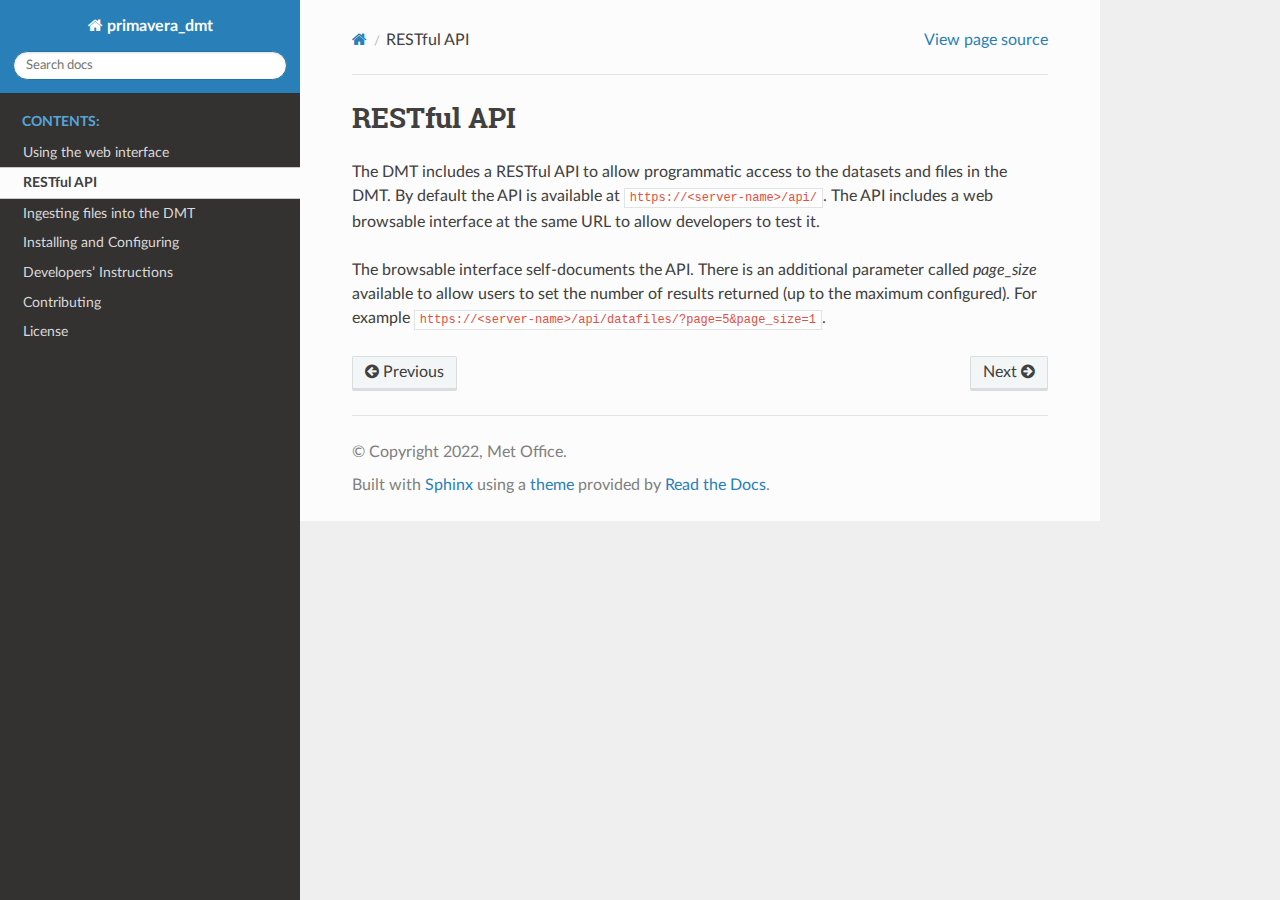
==== API.html @ 2d84ec27 "Docs for v1.0.5" ====
<!DOCTYPE html>
<html class="writer-html5" lang="en" >
<head>
  <meta charset="utf-8" /><meta name="generator" content="Docutils 0.17.1: http://docutils.sourceforge.net/" />

  <meta name="viewport" content="width=device-width, initial-scale=1.0" />
  <title>RESTful API &mdash; primavera_dmt 1.0 documentation</title>
      <link rel="stylesheet" href="_static/pygments.css" type="text/css" />
      <link rel="stylesheet" href="_static/css/theme.css" type="text/css" />
  <!--[if lt IE 9]>
    <script src="_static/js/html5shiv.min.js"></script>
  <![endif]-->
  
        <script data-url_root="./" id="documentation_options" src="_static/documentation_options.js"></script>
        <script src="_static/jquery.js"></script>
        <script src="_static/underscore.js"></script>
        <script src="_static/_sphinx_javascript_frameworks_compat.js"></script>
        <script src="_static/doctools.js"></script>
        <script src="_static/sphinx_highlight.js"></script>
    <script src="_static/js/theme.js"></script>
    <link rel="index" title="Index" href="genindex.html" />
    <link rel="search" title="Search" href="search.html" />
    <link rel="next" title="Ingesting files into the DMT" href="Data_Ingestion.html" />
    <link rel="prev" title="Using the web interface" href="Using.html" /> 
</head>

<body class="wy-body-for-nav"> 
  <div class="wy-grid-for-nav">
    <nav data-toggle="wy-nav-shift" class="wy-nav-side">
      <div class="wy-side-scroll">
        <div class="wy-side-nav-search" >
            <a href="index.html" class="icon icon-home"> primavera_dmt
          </a>
<div role="search">
  <form id="rtd-search-form" class="wy-form" action="search.html" method="get">
    <input type="text" name="q" placeholder="Search docs" />
    <input type="hidden" name="check_keywords" value="yes" />
    <input type="hidden" name="area" value="default" />
  </form>
</div>
        </div><div class="wy-menu wy-menu-vertical" data-spy="affix" role="navigation" aria-label="Navigation menu">
              <p class="caption" role="heading"><span class="caption-text">Contents:</span></p>
<ul class="current">
<li class="toctree-l1"><a class="reference internal" href="Using.html">Using the web interface</a></li>
<li class="toctree-l1 current"><a class="current reference internal" href="#">RESTful API</a></li>
<li class="toctree-l1"><a class="reference internal" href="Data_Ingestion.html">Ingesting files into the DMT</a></li>
<li class="toctree-l1"><a class="reference internal" href="Installing.html">Installing and Configuring</a></li>
<li class="toctree-l1"><a class="reference internal" href="Developing.html">Developers’ Instructions</a></li>
<li class="toctree-l1"><a class="reference internal" href="Contributing.html">Contributing</a></li>
<li class="toctree-l1"><a class="reference internal" href="License.html">License</a></li>
</ul>

        </div>
      </div>
    </nav>

    <section data-toggle="wy-nav-shift" class="wy-nav-content-wrap"><nav class="wy-nav-top" aria-label="Mobile navigation menu" >
          <i data-toggle="wy-nav-top" class="fa fa-bars"></i>
          <a href="index.html">primavera_dmt</a>
      </nav>

      <div class="wy-nav-content">
        <div class="rst-content">
          <div role="navigation" aria-label="Page navigation">
  <ul class="wy-breadcrumbs">
      <li><a href="index.html" class="icon icon-home"></a></li>
      <li class="breadcrumb-item active">RESTful API</li>
      <li class="wy-breadcrumbs-aside">
            <a href="_sources/API.rst.txt" rel="nofollow"> View page source</a>
      </li>
  </ul>
  <hr/>
</div>
          <div role="main" class="document" itemscope="itemscope" itemtype="http://schema.org/Article">
           <div itemprop="articleBody">
             
  <section id="restful-api">
<h1>RESTful API<a class="headerlink" href="#restful-api" title="Permalink to this heading"></a></h1>
<p>The DMT includes a RESTful API to allow programmatic access to the datasets and files in
the DMT. By default the API is available at <code class="docutils literal notranslate"><span class="pre">https://&lt;server-name&gt;/api/</span></code>. The API
includes a web browsable interface at the same URL to allow developers to test it.</p>
<p>The browsable interface self-documents the API. There is an additional parameter called
<cite>page_size</cite> available to allow users to set the number of results returned (up to the
maximum configured). For example <code class="docutils literal notranslate"><span class="pre">https://&lt;server-name&gt;/api/datafiles/?page=5&amp;page_size=1</span></code>.</p>
</section>


           </div>
          </div>
          <footer><div class="rst-footer-buttons" role="navigation" aria-label="Footer">
        <a href="Using.html" class="btn btn-neutral float-left" title="Using the web interface" accesskey="p" rel="prev"><span class="fa fa-arrow-circle-left" aria-hidden="true"></span> Previous</a>
        <a href="Data_Ingestion.html" class="btn btn-neutral float-right" title="Ingesting files into the DMT" accesskey="n" rel="next">Next <span class="fa fa-arrow-circle-right" aria-hidden="true"></span></a>
    </div>

  <hr/>

  <div role="contentinfo">
    <p>&#169; Copyright 2022, Met Office.</p>
  </div>

  Built with <a href="https://www.sphinx-doc.org/">Sphinx</a> using a
    <a href="https://github.com/readthedocs/sphinx_rtd_theme">theme</a>
    provided by <a href="https://readthedocs.org">Read the Docs</a>.
   

</footer>
        </div>
      </div>
    </section>
  </div>
  <script>
      jQuery(function () {
          SphinxRtdTheme.Navigation.enable(true);
      });
  </script> 

</body>
</html>
---- _static/pygments.css ----
pre { line-height: 125%; }
td.linenos .normal { color: inherit; background-color: transparent; padding-left: 5px; padding-right: 5px; }
span.linenos { color: inherit; background-color: transparent; padding-left: 5px; padding-right: 5px; }
td.linenos .special { color: #000000; background-color: #ffffc0; padding-left: 5px; padding-right: 5px; }
span.linenos.special { color: #000000; background-color: #ffffc0; padding-left: 5px; padding-right: 5px; }
.highlight .hll { background-color: #ffffcc }
.highlight { background: #f8f8f8; }
.highlight .c { color: #3D7B7B; font-style: italic } /* Comment */
.highlight .err { border: 1px solid #FF0000 } /* Error */
.highlight .k { color: #008000; font-weight: bold } /* Keyword */
.highlight .o { color: #666666 } /* Operator */
.highlight .ch { color: #3D7B7B; font-style: italic } /* Comment.Hashbang */
.highlight .cm { color: #3D7B7B; font-style: italic } /* Comment.Multiline */
.highlight .cp { color: #9C6500 } /* Comment.Preproc */
.highlight .cpf { color: #3D7B7B; font-style: italic } /* Comment.PreprocFile */
.highlight .c1 { color: #3D7B7B; font-style: italic } /* Comment.Single */
.highlight .cs { color: #3D7B7B; font-style: italic } /* Comment.Special */
.highlight .gd { color: #A00000 } /* Generic.Deleted */
.highlight .ge { font-style: italic } /* Generic.Emph */
.highlight .gr { color: #E40000 } /* Generic.Error */
.highlight .gh { color: #000080; font-weight: bold } /* Generic.Heading */
.highlight .gi { color: #008400 } /* Generic.Inserted */
.highlight .go { color: #717171 } /* Generic.Output */
.highlight .gp { color: #000080; font-weight: bold } /* Generic.Prompt */
.highlight .gs { font-weight: bold } /* Generic.Strong */
.highlight .gu { color: #800080; font-weight: bold } /* Generic.Subheading */
.highlight .gt { color: #0044DD } /* Generic.Traceback */
.highlight .kc { color: #008000; font-weight: bold } /* Keyword.Constant */
.highlight .kd { color: #008000; font-weight: bold } /* Keyword.Declaration */
.highlight .kn { color: #008000; font-weight: bold } /* Keyword.Namespace */
.highlight .kp { color: #008000 } /* Keyword.Pseudo */
.highlight .kr { color: #008000; font-weight: bold } /* Keyword.Reserved */
.highlight .kt { color: #B00040 } /* Keyword.Type */
.highlight .m { color: #666666 } /* Literal.Number */
.highlight .s { color: #BA2121 } /* Literal.String */
.highlight .na { color: #687822 } /* Name.Attribute */
.highlight .nb { color: #008000 } /* Name.Builtin */
.highlight .nc { color: #0000FF; font-weight: bold } /* Name.Class */
.highlight .no { color: #880000 } /* Name.Constant */
.highlight .nd { color: #AA22FF } /* Name.Decorator */
.highlight .ni { color: #717171; font-weight: bold } /* Name.Entity */
.highlight .ne { color: #CB3F38; font-weight: bold } /* Name.Exception */
.highlight .nf { color: #0000FF } /* Name.Function */
.highlight .nl { color: #767600 } /* Name.Label */
.highlight .nn { color: #0000FF; font-weight: bold } /* Name.Namespace */
.highlight .nt { color: #008000; font-weight: bold } /* Name.Tag */
.highlight .nv { color: #19177C } /* Name.Variable */
.highlight .ow { color: #AA22FF; font-weight: bold } /* Operator.Word */
.highlight .w { color: #bbbbbb } /* Text.Whitespace */
.highlight .mb { color: #666666 } /* Literal.Number.Bin */
.highlight .mf { color: #666666 } /* Literal.Number.Float */
.highlight .mh { color: #666666 } /* Literal.Number.Hex */
.highlight .mi { color: #666666 } /* Literal.Number.Integer */
.highlight .mo { color: #666666 } /* Literal.Number.Oct */
.highlight .sa { color: #BA2121 } /* Literal.String.Affix */
.highlight .sb { color: #BA2121 } /* Literal.String.Backtick */
.highlight .sc { color: #BA2121 } /* Literal.String.Char */
.highlight .dl { color: #BA2121 } /* Literal.String.Delimiter */
.highlight .sd { color: #BA2121; font-style: italic } /* Literal.String.Doc */
.highlight .s2 { color: #BA2121 } /* Literal.String.Double */
.highlight .se { color: #AA5D1F; font-weight: bold } /* Literal.String.Escape */
.highlight .sh { color: #BA2121 } /* Literal.String.Heredoc */
.highlight .si { color: #A45A77; font-weight: bold } /* Literal.String.Interpol */
.highlight .sx { color: #008000 } /* Literal.String.Other */
.highlight .sr { color: #A45A77 } /* Literal.String.Regex */
.highlight .s1 { color: #BA2121 } /* Literal.String.Single */
.highlight .ss { color: #19177C } /* Literal.String.Symbol */
.highlight .bp { color: #008000 } /* Name.Builtin.Pseudo */
.highlight .fm { color: #0000FF } /* Name.Function.Magic */
.highlight .vc { color: #19177C } /* Name.Variable.Class */
.highlight .vg { color: #19177C } /* Name.Variable.Global */
.highlight .vi { color: #19177C } /* Name.Variable.Instance */
.highlight .vm { color: #19177C } /* Name.Variable.Magic */
.highlight .il { color: #666666 } /* Literal.Number.Integer.Long */
---- _static/css/theme.css ----
html{box-sizing:border-box}*,:after,:before{box-sizing:inherit}article,aside,details,figcaption,figure,footer,header,hgroup,nav,section{display:block}audio,canvas,video{display:inline-block;*display:inline;*zoom:1}[hidden],audio:not([controls]){display:none}*{-webkit-box-sizing:border-box;-moz-box-sizing:border-box;box-sizing:border-box}html{font-size:100%;-webkit-text-size-adjust:100%;-ms-text-size-adjust:100%}body{margin:0}a:active,a:hover{outline:0}abbr[title]{border-bottom:1px dotted}b,strong{font-weight:700}blockquote{margin:0}dfn{font-style:italic}ins{background:#ff9;text-decoration:none}ins,mark{color:#000}mark{background:#ff0;font-style:italic;font-weight:700}.rst-content code,.rst-content tt,code,kbd,pre,samp{font-family:monospace,serif;_font-family:courier new,monospace;font-size:1em}pre{white-space:pre}q{quotes:none}q:after,q:before{content:"";content:none}small{font-size:85%}sub,sup{font-size:75%;line-height:0;position:relative;vertical-align:baseline}sup{top:-.5em}sub{bottom:-.25em}dl,ol,ul{margin:0;padding:0;list-style:none;list-style-image:none}li{list-style:none}dd{margin:0}img{border:0;-ms-interpolation-mode:bicubic;vertical-align:middle;max-width:100%}svg:not(:root){overflow:hidden}figure,form{margin:0}label{cursor:pointer}button,input,select,textarea{font-size:100%;margin:0;vertical-align:baseline;*vertical-align:middle}button,input{line-height:normal}button,input[type=button],input[type=reset],input[type=submit]{cursor:pointer;-webkit-appearance:button;*overflow:visible}button[disabled],input[disabled]{cursor:default}input[type=search]{-webkit-appearance:textfield;-moz-box-sizing:content-box;-webkit-box-sizing:content-box;box-sizing:content-box}textarea{resize:vertical}table{border-collapse:collapse;border-spacing:0}td{vertical-align:top}.chromeframe{margin:.2em 0;background:#ccc;color:#000;padding:.2em 0}.ir{display:block;border:0;text-indent:-999em;overflow:hidden;background-color:transparent;background-repeat:no-repeat;text-align:left;direction:ltr;*line-height:0}.ir br{display:none}.hidden{display:none!important;visibility:hidden}.visuallyhidden{border:0;clip:rect(0 0 0 0);height:1px;margin:-1px;overflow:hidden;padding:0;position:absolute;width:1px}.visuallyhidden.focusable:active,.visuallyhidden.focusable:focus{clip:auto;height:auto;margin:0;overflow:visible;position:static;width:auto}.invisible{visibility:hidden}.relative{position:relative}big,small{font-size:100%}@media print{body,html,section{background:none!important}*{box-shadow:none!important;text-shadow:none!important;filter:none!important;-ms-filter:none!important}a,a:visited{text-decoration:underline}.ir a:after,a[href^="#"]:after,a[href^="javascript:"]:after{content:""}blockquote,pre{page-break-inside:avoid}thead{display:table-header-group}img,tr{page-break-inside:avoid}img{max-width:100%!important}@page{margin:.5cm}.rst-content .toctree-wrapper>p.caption,h2,h3,p{orphans:3;widows:3}.rst-content .toctree-wrapper>p.caption,h2,h3{page-break-after:avoid}}.btn,.fa:before,.icon:before,.rst-content .admonition,.rst-content .admonition-title:before,.rst-content .admonition-todo,.rst-content .attention,.rst-content .caution,.rst-content .code-block-caption .headerlink:before,.rst-content .danger,.rst-content .eqno .headerlink:before,.rst-content .error,.rst-content .hint,.rst-content .important,.rst-content .note,.rst-content .seealso,.rst-content .tip,.rst-content .warning,.rst-content code.download span:first-child:before,.rst-content dl dt .headerlink:before,.rst-content h1 .headerlink:before,.rst-content h2 .headerlink:before,.rst-content h3 .headerlink:before,.rst-content h4 .headerlink:before,.rst-content h5 .headerlink:before,.rst-content h6 .headerlink:before,.rst-content p.caption .headerlink:before,.rst-content p .headerlink:before,.rst-content table>caption .headerlink:before,.rst-content tt.download span:first-child:before,.wy-alert,.wy-dropdown .caret:before,.wy-inline-validate.wy-inline-validate-danger .wy-input-context:before,.wy-inline-validate.wy-inline-validate-info .wy-input-context:before,.wy-inline-validate.wy-inline-validate-success .wy-input-context:before,.wy-inline-validate.wy-inline-validate-warning .wy-input-context:before,.wy-menu-vertical li.current>a button.toctree-expand:before,.wy-menu-vertical li.on a button.toctree-expand:before,.wy-menu-vertical li button.toctree-expand:before,input[type=color],input[type=date],input[type=datetime-local],input[type=datetime],input[type=email],input[type=month],input[type=number],input[type=password],input[type=search],input[type=tel],input[type=text],input[type=time],input[type=url],input[type=week],select,textarea{-webkit-font-smoothing:antialiased}.clearfix{*zoom:1}.clearfix:after,.clearfix:before{display:table;content:""}.clearfix:after{clear:both}/*!
 *  Font Awesome 4.7.0 by @davegandy - http://fontawesome.io - @fontawesome
 *  License - http://fontawesome.io/license (Font: SIL OFL 1.1, CSS: MIT License)
 */@font-face{font-family:FontAwesome;src:url(fonts/fontawesome-webfont.eot?674f50d287a8c48dc19ba404d20fe713);src:url(fonts/fontawesome-webfont.eot?674f50d287a8c48dc19ba404d20fe713?#iefix&v=4.7.0) format("embedded-opentype"),url(fonts/fontawesome-webfont.woff2?af7ae505a9eed503f8b8e6982036873e) format("woff2"),url(fonts/fontawesome-webfont.woff?fee66e712a8a08eef5805a46892932ad) format("woff"),url(fonts/fontawesome-webfont.ttf?b06871f281fee6b241d60582ae9369b9) format("truetype"),url(fonts/fontawesome-webfont.svg?912ec66d7572ff821749319396470bde#fontawesomeregular) format("svg");font-weight:400;font-style:normal}.fa,.icon,.rst-content .admonition-title,.rst-content .code-block-caption .headerlink,.rst-content .eqno .headerlink,.rst-content code.download span:first-child,.rst-content dl dt .headerlink,.rst-content h1 .headerlink,.rst-content h2 .headerlink,.rst-content h3 .headerlink,.rst-content h4 .headerlink,.rst-content h5 .headerlink,.rst-content h6 .headerlink,.rst-content p.caption .headerlink,.rst-content p .headerlink,.rst-content table>caption .headerlink,.rst-content tt.download span:first-child,.wy-menu-vertical li.current>a button.toctree-expand,.wy-menu-vertical li.on a button.toctree-expand,.wy-menu-vertical li button.toctree-expand{display:inline-block;font:normal normal normal 14px/1 FontAwesome;font-size:inherit;text-rendering:auto;-webkit-font-smoothing:antialiased;-moz-osx-font-smoothing:grayscale}.fa-lg{font-size:1.33333em;line-height:.75em;vertical-align:-15%}.fa-2x{font-size:2em}.fa-3x{font-size:3em}.fa-4x{font-size:4em}.fa-5x{font-size:5em}.fa-fw{width:1.28571em;text-align:center}.fa-ul{padding-left:0;margin-left:2.14286em;list-style-type:none}.fa-ul>li{position:relative}.fa-li{position:absolute;left:-2.14286em;width:2.14286em;top:.14286em;text-align:center}.fa-li.fa-lg{left:-1.85714em}.fa-border{padding:.2em .25em .15em;border:.08em solid #eee;border-radius:.1em}.fa-pull-left{float:left}.fa-pull-right{float:right}.fa-pull-left.icon,.fa.fa-pull-left,.rst-content .code-block-caption .fa-pull-left.headerlink,.rst-content .eqno .fa-pull-left.headerlink,.rst-content .fa-pull-left.admonition-title,.rst-content code.download span.fa-pull-left:first-child,.rst-content dl dt .fa-pull-left.headerlink,.rst-content h1 .fa-pull-left.headerlink,.rst-content h2 .fa-pull-left.headerlink,.rst-content h3 .fa-pull-left.headerlink,.rst-content h4 .fa-pull-left.headerlink,.rst-content h5 .fa-pull-left.headerlink,.rst-content h6 .fa-pull-left.headerlink,.rst-content p .fa-pull-left.headerlink,.rst-content table>caption .fa-pull-left.headerlink,.rst-content tt.download span.fa-pull-left:first-child,.wy-menu-vertical li.current>a button.fa-pull-left.toctree-expand,.wy-menu-vertical li.on a button.fa-pull-left.toctree-expand,.wy-menu-vertical li button.fa-pull-left.toctree-expand{margin-right:.3em}.fa-pull-right.icon,.fa.fa-pull-right,.rst-content .code-block-caption .fa-pull-right.headerlink,.rst-content .eqno .fa-pull-right.headerlink,.rst-content .fa-pull-right.admonition-title,.rst-content code.download span.fa-pull-right:first-child,.rst-content dl dt .fa-pull-right.headerlink,.rst-content h1 .fa-pull-right.headerlink,.rst-content h2 .fa-pull-right.headerlink,.rst-content h3 .fa-pull-right.headerlink,.rst-content h4 .fa-pull-right.headerlink,.rst-content h5 .fa-pull-right.headerlink,.rst-content h6 .fa-pull-right.headerlink,.rst-content p .fa-pull-right.headerlink,.rst-content table>caption .fa-pull-right.headerlink,.rst-content tt.download span.fa-pull-right:first-child,.wy-menu-vertical li.current>a button.fa-pull-right.toctree-expand,.wy-menu-vertical li.on a button.fa-pull-right.toctree-expand,.wy-menu-vertical li button.fa-pull-right.toctree-expand{margin-left:.3em}.pull-right{float:right}.pull-left{float:left}.fa.pull-left,.pull-left.icon,.rst-content .code-block-caption .pull-left.headerlink,.rst-content .eqno .pull-left.headerlink,.rst-content .pull-left.admonition-title,.rst-content code.download span.pull-left:first-child,.rst-content dl dt .pull-left.headerlink,.rst-content h1 .pull-left.headerlink,.rst-content h2 .pull-left.headerlink,.rst-content h3 .pull-left.headerlink,.rst-content h4 .pull-left.headerlink,.rst-content h5 .pull-left.headerlink,.rst-content h6 .pull-left.headerlink,.rst-content p .pull-left.headerlink,.rst-content table>caption .pull-left.headerlink,.rst-content tt.download span.pull-left:first-child,.wy-menu-vertical li.current>a button.pull-left.toctree-expand,.wy-menu-vertical li.on a button.pull-left.toctree-expand,.wy-menu-vertical li button.pull-left.toctree-expand{margin-right:.3em}.fa.pull-right,.pull-right.icon,.rst-content .code-block-caption .pull-right.headerlink,.rst-content .eqno .pull-right.headerlink,.rst-content .pull-right.admonition-title,.rst-content code.download span.pull-right:first-child,.rst-content dl dt .pull-right.headerlink,.rst-content h1 .pull-right.headerlink,.rst-content h2 .pull-right.headerlink,.rst-content h3 .pull-right.headerlink,.rst-content h4 .pull-right.headerlink,.rst-content h5 .pull-right.headerlink,.rst-content h6 .pull-right.headerlink,.rst-content p .pull-right.headerlink,.rst-content table>caption .pull-right.headerlink,.rst-content tt.download span.pull-right:first-child,.wy-menu-vertical li.current>a button.pull-right.toctree-expand,.wy-menu-vertical li.on a button.pull-right.toctree-expand,.wy-menu-vertical li button.pull-right.toctree-expand{margin-left:.3em}.fa-spin{-webkit-animation:fa-spin 2s linear infinite;animation:fa-spin 2s linear infinite}.fa-pulse{-webkit-animation:fa-spin 1s steps(8) infinite;animation:fa-spin 1s steps(8) infinite}@-webkit-keyframes fa-spin{0%{-webkit-transform:rotate(0deg);transform:rotate(0deg)}to{-webkit-transform:rotate(359deg);transform:rotate(359deg)}}@keyframes fa-spin{0%{-webkit-transform:rotate(0deg);transform:rotate(0deg)}to{-webkit-transform:rotate(359deg);transform:rotate(359deg)}}.fa-rotate-90{-ms-filter:"progid:DXImageTransform.Microsoft.BasicImage(rotation=1)";-webkit-transform:rotate(90deg);-ms-transform:rotate(90deg);transform:rotate(90deg)}.fa-rotate-180{-ms-filter:"progid:DXImageTransform.Microsoft.BasicImage(rotation=2)";-webkit-transform:rotate(180deg);-ms-transform:rotate(180deg);transform:rotate(180deg)}.fa-rotate-270{-ms-filter:"progid:DXImageTransform.Microsoft.BasicImage(rotation=3)";-webkit-transform:rotate(270deg);-ms-transform:rotate(270deg);transform:rotate(270deg)}.fa-flip-horizontal{-ms-filter:"progid:DXImageTransform.Microsoft.BasicImage(rotation=0, mirror=1)";-webkit-transform:scaleX(-1);-ms-transform:scaleX(-1);transform:scaleX(-1)}.fa-flip-vertical{-ms-filter:"progid:DXImageTransform.Microsoft.BasicImage(rotation=2, mirror=1)";-webkit-transform:scaleY(-1);-ms-transform:scaleY(-1);transform:scaleY(-1)}:root .fa-flip-horizontal,:root .fa-flip-vertical,:root .fa-rotate-90,:root .fa-rotate-180,:root .fa-rotate-270{filter:none}.fa-stack{position:relative;display:inline-block;width:2em;height:2em;line-height:2em;vertical-align:middle}.fa-stack-1x,.fa-stack-2x{position:absolute;left:0;width:100%;text-align:center}.fa-stack-1x{line-height:inherit}.fa-stack-2x{font-size:2em}.fa-inverse{color:#fff}.fa-glass:before{content:""}.fa-music:before{content:""}.fa-search:before,.icon-search:before{content:""}.fa-envelope-o:before{content:""}.fa-heart:before{content:""}.fa-star:before{content:""}.fa-star-o:before{content:""}.fa-user:before{content:""}.fa-film:before{content:""}.fa-th-large:before{content:""}.fa-th:before{content:""}.fa-th-list:before{content:""}.fa-check:before{content:""}.fa-close:before,.fa-remove:before,.fa-times:before{content:""}.fa-search-plus:before{content:""}.fa-search-minus:before{content:""}.fa-power-off:before{content:""}.fa-signal:before{content:""}.fa-cog:before,.fa-gear:before{content:""}.fa-trash-o:before{content:""}.fa-home:before,.icon-home:before{content:""}.fa-file-o:before{content:""}.fa-clock-o:before{content:""}.fa-road:before{content:""}.fa-download:before,.rst-content code.download span:first-child:before,.rst-content tt.download span:first-child:before{content:""}.fa-arrow-circle-o-down:before{content:""}.fa-arrow-circle-o-up:before{content:""}.fa-inbox:before{content:""}.fa-play-circle-o:before{content:""}.fa-repeat:before,.fa-rotate-right:before{content:""}.fa-refresh:before{content:""}.fa-list-alt:before{content:""}.fa-lock:before{content:""}.fa-flag:before{content:""}.fa-headphones:before{content:""}.fa-volume-off:before{content:""}.fa-volume-down:before{content:""}.fa-volume-up:before{content:""}.fa-qrcode:before{content:""}.fa-barcode:before{content:""}.fa-tag:before{content:""}.fa-tags:before{content:""}.fa-book:before,.icon-book:before{content:""}.fa-bookmark:before{content:""}.fa-print:before{content:""}.fa-camera:before{content:""}.fa-font:before{content:""}.fa-bold:before{content:""}.fa-italic:before{content:""}.fa-text-height:before{content:""}.fa-text-width:before{content:""}.fa-align-left:before{content:""}.fa-align-center:before{content:""}.fa-align-right:before{content:""}.fa-align-justify:before{content:""}.fa-list:before{content:""}.fa-dedent:before,.fa-outdent:before{content:""}.fa-indent:before{content:""}.fa-video-camera:before{content:""}.fa-image:before,.fa-photo:before,.fa-picture-o:before{content:""}.fa-pencil:before{content:""}.fa-map-marker:before{content:""}.fa-adjust:before{content:""}.fa-tint:before{content:""}.fa-edit:before,.fa-pencil-square-o:before{content:""}.fa-share-square-o:before{content:""}.fa-check-square-o:before{content:""}.fa-arrows:before{content:""}.fa-step-backward:before{content:""}.fa-fast-backward:before{content:""}.fa-backward:before{content:""}.fa-play:before{content:""}.fa-pause:before{content:""}.fa-stop:before{content:""}.fa-forward:before{content:""}.fa-fast-forward:before{content:""}.fa-step-forward:before{content:""}.fa-eject:before{content:""}.fa-chevron-left:before{content:""}.fa-chevron-right:before{content:""}.fa-plus-circle:before{content:""}.fa-minus-circle:before{content:""}.fa-times-circle:before,.wy-inline-validate.wy-inline-validate-danger .wy-input-context:before{content:""}.fa-check-circle:before,.wy-inline-validate.wy-inline-validate-success .wy-input-context:before{content:""}.fa-question-circle:before{content:""}.fa-info-circle:before{content:""}.fa-crosshairs:before{content:""}.fa-times-circle-o:before{content:""}.fa-check-circle-o:before{content:""}.fa-ban:before{content:""}.fa-arrow-left:before{content:""}.fa-arrow-right:before{content:""}.fa-arrow-up:before{content:""}.fa-arrow-down:before{content:""}.fa-mail-forward:before,.fa-share:before{content:""}.fa-expand:before{content:""}.fa-compress:before{content:""}.fa-plus:before{content:""}.fa-minus:before{content:""}.fa-asterisk:before{content:""}.fa-exclamation-circle:before,.rst-content .admonition-title:before,.wy-inline-validate.wy-inline-validate-info .wy-input-context:before,.wy-inline-validate.wy-inline-validate-warning .wy-input-context:before{content:""}.fa-gift:before{content:""}.fa-leaf:before{content:""}.fa-fire:before,.icon-fire:before{content:""}.fa-eye:before{content:""}.fa-eye-slash:before{content:""}.fa-exclamation-triangle:before,.fa-warning:before{content:""}.fa-plane:before{content:""}.fa-calendar:before{content:""}.fa-random:before{content:""}.fa-comment:before{content:""}.fa-magnet:before{content:""}.fa-chevron-up:before{content:""}.fa-chevron-down:before{content:""}.fa-retweet:before{content:""}.fa-shopping-cart:before{content:""}.fa-folder:before{content:""}.fa-folder-open:before{content:""}.fa-arrows-v:before{content:""}.fa-arrows-h:before{content:""}.fa-bar-chart-o:before,.fa-bar-chart:before{content:""}.fa-twitter-square:before{content:""}.fa-facebook-square:before{content:""}.fa-camera-retro:before{content:""}.fa-key:before{content:""}.fa-cogs:before,.fa-gears:before{content:""}.fa-comments:before{content:""}.fa-thumbs-o-up:before{content:""}.fa-thumbs-o-down:before{content:""}.fa-star-half:before{content:""}.fa-heart-o:before{content:""}.fa-sign-out:before{content:""}.fa-linkedin-square:before{content:""}.fa-thumb-tack:before{content:""}.fa-external-link:before{content:""}.fa-sign-in:before{content:""}.fa-trophy:before{content:""}.fa-github-square:before{content:""}.fa-upload:before{content:""}.fa-lemon-o:before{content:""}.fa-phone:before{content:""}.fa-square-o:before{content:""}.fa-bookmark-o:before{content:""}.fa-phone-square:before{content:""}.fa-twitter:before{content:""}.fa-facebook-f:before,.fa-facebook:before{content:""}.fa-github:before,.icon-github:before{content:""}.fa-unlock:before{content:""}.fa-credit-card:before{content:""}.fa-feed:before,.fa-rss:before{content:""}.fa-hdd-o:before{content:""}.fa-bullhorn:before{content:""}.fa-bell:before{content:""}.fa-certificate:before{content:""}.fa-hand-o-right:before{content:""}.fa-hand-o-left:before{content:""}.fa-hand-o-up:before{content:""}.fa-hand-o-down:before{content:""}.fa-arrow-circle-left:before,.icon-circle-arrow-left:before{content:""}.fa-arrow-circle-right:before,.icon-circle-arrow-right:before{content:""}.fa-arrow-circle-up:before{content:""}.fa-arrow-circle-down:before{content:""}.fa-globe:before{content:""}.fa-wrench:before{content:""}.fa-tasks:before{content:""}.fa-filter:before{content:""}.fa-briefcase:before{content:""}.fa-arrows-alt:before{content:""}.fa-group:before,.fa-users:before{content:""}.fa-chain:before,.fa-link:before,.icon-link:before{content:""}.fa-cloud:before{content:""}.fa-flask:before{content:""}.fa-cut:before,.fa-scissors:before{content:""}.fa-copy:before,.fa-files-o:before{content:""}.fa-paperclip:before{content:""}.fa-floppy-o:before,.fa-save:before{content:""}.fa-square:before{content:""}.fa-bars:before,.fa-navicon:before,.fa-reorder:before{content:""}.fa-list-ul:before{content:""}.fa-list-ol:before{content:""}.fa-strikethrough:before{content:""}.fa-underline:before{content:""}.fa-table:before{content:""}.fa-magic:before{content:""}.fa-truck:before{content:""}.fa-pinterest:before{content:""}.fa-pinterest-square:before{content:""}.fa-google-plus-square:before{content:""}.fa-google-plus:before{content:""}.fa-money:before{content:""}.fa-caret-down:before,.icon-caret-down:before,.wy-dropdown .caret:before{content:""}.fa-caret-up:before{content:""}.fa-caret-left:before{content:""}.fa-caret-right:before{content:""}.fa-columns:before{content:""}.fa-sort:before,.fa-unsorted:before{content:""}.fa-sort-desc:before,.fa-sort-down:before{content:""}.fa-sort-asc:before,.fa-sort-up:before{content:""}.fa-envelope:before{content:""}.fa-linkedin:before{content:""}.fa-rotate-left:before,.fa-undo:before{content:""}.fa-gavel:before,.fa-legal:before{content:""}.fa-dashboard:before,.fa-tachometer:before{content:""}.fa-comment-o:before{content:""}.fa-comments-o:before{content:""}.fa-bolt:before,.fa-flash:before{content:""}.fa-sitemap:before{content:""}.fa-umbrella:before{content:""}.fa-clipboard:before,.fa-paste:before{content:""}.fa-lightbulb-o:before{content:""}.fa-exchange:before{content:""}.fa-cloud-download:before{content:""}.fa-cloud-upload:before{content:""}.fa-user-md:before{content:""}.fa-stethoscope:before{content:""}.fa-suitcase:before{content:""}.fa-bell-o:before{content:""}.fa-coffee:before{content:""}.fa-cutlery:before{content:""}.fa-file-text-o:before{content:""}.fa-building-o:before{content:""}.fa-hospital-o:before{content:""}.fa-ambulance:before{content:""}.fa-medkit:before{content:""}.fa-fighter-jet:before{content:""}.fa-beer:before{content:""}.fa-h-square:before{content:""}.fa-plus-square:before{content:""}.fa-angle-double-left:before{content:""}.fa-angle-double-right:before{content:""}.fa-angle-double-up:before{content:""}.fa-angle-double-down:before{content:""}.fa-angle-left:before{content:""}.fa-angle-right:before{content:""}.fa-angle-up:before{content:""}.fa-angle-down:before{content:""}.fa-desktop:before{content:""}.fa-laptop:before{content:""}.fa-tablet:before{content:""}.fa-mobile-phone:before,.fa-mobile:before{content:""}.fa-circle-o:before{content:""}.fa-quote-left:before{content:""}.fa-quote-right:before{content:""}.fa-spinner:before{content:""}.fa-circle:before{content:""}.fa-mail-reply:before,.fa-reply:before{content:""}.fa-github-alt:before{content:""}.fa-folder-o:before{content:""}.fa-folder-open-o:before{content:""}.fa-smile-o:before{content:""}.fa-frown-o:before{content:""}.fa-meh-o:before{content:""}.fa-gamepad:before{content:""}.fa-keyboard-o:before{content:""}.fa-flag-o:before{content:""}.fa-flag-checkered:before{content:""}.fa-terminal:before{content:""}.fa-code:before{content:""}.fa-mail-reply-all:before,.fa-reply-all:before{content:""}.fa-star-half-empty:before,.fa-star-half-full:before,.fa-star-half-o:before{content:""}.fa-location-arrow:before{content:""}.fa-crop:before{content:""}.fa-code-fork:before{content:""}.fa-chain-broken:before,.fa-unlink:before{content:""}.fa-question:before{content:""}.fa-info:before{content:""}.fa-exclamation:before{content:""}.fa-superscript:before{content:""}.fa-subscript:before{content:""}.fa-eraser:before{content:""}.fa-puzzle-piece:before{content:""}.fa-microphone:before{content:""}.fa-microphone-slash:before{content:""}.fa-shield:before{content:""}.fa-calendar-o:before{content:""}.fa-fire-extinguisher:before{content:""}.fa-rocket:before{content:""}.fa-maxcdn:before{content:""}.fa-chevron-circle-left:before{content:""}.fa-chevron-circle-right:before{content:""}.fa-chevron-circle-up:before{content:""}.fa-chevron-circle-down:before{content:""}.fa-html5:before{content:""}.fa-css3:before{content:""}.fa-anchor:before{content:""}.fa-unlock-alt:before{content:""}.fa-bullseye:before{content:""}.fa-ellipsis-h:before{content:""}.fa-ellipsis-v:before{content:""}.fa-rss-square:before{content:""}.fa-play-circle:before{content:""}.fa-ticket:before{content:""}.fa-minus-square:before{content:""}.fa-minus-square-o:before,.wy-menu-vertical li.current>a button.toctree-expand:before,.wy-menu-vertical li.on a button.toctree-expand:before{content:""}.fa-level-up:before{content:""}.fa-level-down:before{content:""}.fa-check-square:before{content:""}.fa-pencil-square:before{content:""}.fa-external-link-square:before{content:""}.fa-share-square:before{content:""}.fa-compass:before{content:""}.fa-caret-square-o-down:before,.fa-toggle-down:before{content:""}.fa-caret-square-o-up:before,.fa-toggle-up:before{content:""}.fa-caret-square-o-right:before,.fa-toggle-right:before{content:""}.fa-eur:before,.fa-euro:before{content:""}.fa-gbp:before{content:""}.fa-dollar:before,.fa-usd:before{content:""}.fa-inr:before,.fa-rupee:before{content:""}.fa-cny:before,.fa-jpy:before,.fa-rmb:before,.fa-yen:before{content:""}.fa-rouble:before,.fa-rub:before,.fa-ruble:before{content:""}.fa-krw:before,.fa-won:before{content:""}.fa-bitcoin:before,.fa-btc:before{content:""}.fa-file:before{content:""}.fa-file-text:before{content:""}.fa-sort-alpha-asc:before{content:""}.fa-sort-alpha-desc:before{content:""}.fa-sort-amount-asc:before{content:""}.fa-sort-amount-desc:before{content:""}.fa-sort-numeric-asc:before{content:""}.fa-sort-numeric-desc:before{content:""}.fa-thumbs-up:before{content:""}.fa-thumbs-down:before{content:""}.fa-youtube-square:before{content:""}.fa-youtube:before{content:""}.fa-xing:before{content:""}.fa-xing-square:before{content:""}.fa-youtube-play:before{content:""}.fa-dropbox:before{content:""}.fa-stack-overflow:before{content:""}.fa-instagram:before{content:""}.fa-flickr:before{content:""}.fa-adn:before{content:""}.fa-bitbucket:before,.icon-bitbucket:before{content:""}.fa-bitbucket-square:before{content:""}.fa-tumblr:before{content:""}.fa-tumblr-square:before{content:""}.fa-long-arrow-down:before{content:""}.fa-long-arrow-up:before{content:""}.fa-long-arrow-left:before{content:""}.fa-long-arrow-right:before{content:""}.fa-apple:before{content:""}.fa-windows:before{content:""}.fa-android:before{content:""}.fa-linux:before{content:""}.fa-dribbble:before{content:""}.fa-skype:before{content:""}.fa-foursquare:before{content:""}.fa-trello:before{content:""}.fa-female:before{content:""}.fa-male:before{content:""}.fa-gittip:before,.fa-gratipay:before{content:""}.fa-sun-o:before{content:""}.fa-moon-o:before{content:""}.fa-archive:before{content:""}.fa-bug:before{content:""}.fa-vk:before{content:""}.fa-weibo:before{content:""}.fa-renren:before{content:""}.fa-pagelines:before{content:""}.fa-stack-exchange:before{content:""}.fa-arrow-circle-o-right:before{content:""}.fa-arrow-circle-o-left:before{content:""}.fa-caret-square-o-left:before,.fa-toggle-left:before{content:""}.fa-dot-circle-o:before{content:""}.fa-wheelchair:before{content:""}.fa-vimeo-square:before{content:""}.fa-try:before,.fa-turkish-lira:before{content:""}.fa-plus-square-o:before,.wy-menu-vertical li button.toctree-expand:before{content:""}.fa-space-shuttle:before{content:""}.fa-slack:before{content:""}.fa-envelope-square:before{content:""}.fa-wordpress:before{content:""}.fa-openid:before{content:""}.fa-bank:before,.fa-institution:before,.fa-university:before{content:""}.fa-graduation-cap:before,.fa-mortar-board:before{content:""}.fa-yahoo:before{content:""}.fa-google:before{content:""}.fa-reddit:before{content:""}.fa-reddit-square:before{content:""}.fa-stumbleupon-circle:before{content:""}.fa-stumbleupon:before{content:""}.fa-delicious:before{content:""}.fa-digg:before{content:""}.fa-pied-piper-pp:before{content:""}.fa-pied-piper-alt:before{content:""}.fa-drupal:before{content:""}.fa-joomla:before{content:""}.fa-language:before{content:""}.fa-fax:before{content:""}.fa-building:before{content:""}.fa-child:before{content:""}.fa-paw:before{content:""}.fa-spoon:before{content:""}.fa-cube:before{content:""}.fa-cubes:before{content:""}.fa-behance:before{content:""}.fa-behance-square:before{content:""}.fa-steam:before{content:""}.fa-steam-square:before{content:""}.fa-recycle:before{content:""}.fa-automobile:before,.fa-car:before{content:""}.fa-cab:before,.fa-taxi:before{content:""}.fa-tree:before{content:""}.fa-spotify:before{content:""}.fa-deviantart:before{content:""}.fa-soundcloud:before{content:""}.fa-database:before{content:""}.fa-file-pdf-o:before{content:""}.fa-file-word-o:before{content:""}.fa-file-excel-o:before{content:""}.fa-file-powerpoint-o:before{content:""}.fa-file-image-o:before,.fa-file-photo-o:before,.fa-file-picture-o:before{content:""}.fa-file-archive-o:before,.fa-file-zip-o:before{content:""}.fa-file-audio-o:before,.fa-file-sound-o:before{content:""}.fa-file-movie-o:before,.fa-file-video-o:before{content:""}.fa-file-code-o:before{content:""}.fa-vine:before{content:""}.fa-codepen:before{content:""}.fa-jsfiddle:before{content:""}.fa-life-bouy:before,.fa-life-buoy:before,.fa-life-ring:before,.fa-life-saver:before,.fa-support:before{content:""}.fa-circle-o-notch:before{content:""}.fa-ra:before,.fa-rebel:before,.fa-resistance:before{content:""}.fa-empire:before,.fa-ge:before{content:""}.fa-git-square:before{content:""}.fa-git:before{content:""}.fa-hacker-news:before,.fa-y-combinator-square:before,.fa-yc-square:before{content:""}.fa-tencent-weibo:before{content:""}.fa-qq:before{content:""}.fa-wechat:before,.fa-weixin:before{content:""}.fa-paper-plane:before,.fa-send:before{content:""}.fa-paper-plane-o:before,.fa-send-o:before{content:""}.fa-history:before{content:""}.fa-circle-thin:before{content:""}.fa-header:before{content:""}.fa-paragraph:before{content:""}.fa-sliders:before{content:""}.fa-share-alt:before{content:""}.fa-share-alt-square:before{content:""}.fa-bomb:before{content:""}.fa-futbol-o:before,.fa-soccer-ball-o:before{content:""}.fa-tty:before{content:""}.fa-binoculars:before{content:""}.fa-plug:before{content:""}.fa-slideshare:before{content:""}.fa-twitch:before{content:""}.fa-yelp:before{content:""}.fa-newspaper-o:before{content:""}.fa-wifi:before{content:""}.fa-calculator:before{content:""}.fa-paypal:before{content:""}.fa-google-wallet:before{content:""}.fa-cc-visa:before{content:""}.fa-cc-mastercard:before{content:""}.fa-cc-discover:before{content:""}.fa-cc-amex:before{content:""}.fa-cc-paypal:before{content:""}.fa-cc-stripe:before{content:""}.fa-bell-slash:before{content:""}.fa-bell-slash-o:before{content:""}.fa-trash:before{content:""}.fa-copyright:before{content:""}.fa-at:before{content:""}.fa-eyedropper:before{content:""}.fa-paint-brush:before{content:""}.fa-birthday-cake:before{content:""}.fa-area-chart:before{content:""}.fa-pie-chart:before{content:""}.fa-line-chart:before{content:""}.fa-lastfm:before{content:""}.fa-lastfm-square:before{content:""}.fa-toggle-off:before{content:""}.fa-toggle-on:before{content:""}.fa-bicycle:before{content:""}.fa-bus:before{content:""}.fa-ioxhost:before{content:""}.fa-angellist:before{content:""}.fa-cc:before{content:""}.fa-ils:before,.fa-shekel:before,.fa-sheqel:before{content:""}.fa-meanpath:before{content:""}.fa-buysellads:before{content:""}.fa-connectdevelop:before{content:""}.fa-dashcube:before{content:""}.fa-forumbee:before{content:""}.fa-leanpub:before{content:""}.fa-sellsy:before{content:""}.fa-shirtsinbulk:before{content:""}.fa-simplybuilt:before{content:""}.fa-skyatlas:before{content:""}.fa-cart-plus:before{content:""}.fa-cart-arrow-down:before{content:""}.fa-diamond:before{content:""}.fa-ship:before{content:""}.fa-user-secret:before{content:""}.fa-motorcycle:before{content:""}.fa-street-view:before{content:""}.fa-heartbeat:before{content:""}.fa-venus:before{content:""}.fa-mars:before{content:""}.fa-mercury:before{content:""}.fa-intersex:before,.fa-transgender:before{content:""}.fa-transgender-alt:before{content:""}.fa-venus-double:before{content:""}.fa-mars-double:before{content:""}.fa-venus-mars:before{content:""}.fa-mars-stroke:before{content:""}.fa-mars-stroke-v:before{content:""}.fa-mars-stroke-h:before{content:""}.fa-neuter:before{content:""}.fa-genderless:before{content:""}.fa-facebook-official:before{content:""}.fa-pinterest-p:before{content:""}.fa-whatsapp:before{content:""}.fa-server:before{content:""}.fa-user-plus:before{content:""}.fa-user-times:before{content:""}.fa-bed:before,.fa-hotel:before{content:""}.fa-viacoin:before{content:""}.fa-train:before{content:""}.fa-subway:before{content:""}.fa-medium:before{content:""}.fa-y-combinator:before,.fa-yc:before{content:""}.fa-optin-monster:before{content:""}.fa-opencart:before{content:""}.fa-expeditedssl:before{content:""}.fa-battery-4:before,.fa-battery-full:before,.fa-battery:before{content:""}.fa-battery-3:before,.fa-battery-three-quarters:before{content:""}.fa-battery-2:before,.fa-battery-half:before{content:""}.fa-battery-1:before,.fa-battery-quarter:before{content:""}.fa-battery-0:before,.fa-battery-empty:before{content:""}.fa-mouse-pointer:before{content:""}.fa-i-cursor:before{content:""}.fa-object-group:before{content:""}.fa-object-ungroup:before{content:""}.fa-sticky-note:before{content:""}.fa-sticky-note-o:before{content:""}.fa-cc-jcb:before{content:""}.fa-cc-diners-club:before{content:""}.fa-clone:before{content:""}.fa-balance-scale:before{content:""}.fa-hourglass-o:before{content:""}.fa-hourglass-1:before,.fa-hourglass-start:before{content:""}.fa-hourglass-2:before,.fa-hourglass-half:before{content:""}.fa-hourglass-3:before,.fa-hourglass-end:before{content:""}.fa-hourglass:before{content:""}.fa-hand-grab-o:before,.fa-hand-rock-o:before{content:""}.fa-hand-paper-o:before,.fa-hand-stop-o:before{content:""}.fa-hand-scissors-o:before{content:""}.fa-hand-lizard-o:before{content:""}.fa-hand-spock-o:before{content:""}.fa-hand-pointer-o:before{content:""}.fa-hand-peace-o:before{content:""}.fa-trademark:before{content:""}.fa-registered:before{content:""}.fa-creative-commons:before{content:""}.fa-gg:before{content:""}.fa-gg-circle:before{content:""}.fa-tripadvisor:before{content:""}.fa-odnoklassniki:before{content:""}.fa-odnoklassniki-square:before{content:""}.fa-get-pocket:before{content:""}.fa-wikipedia-w:before{content:""}.fa-safari:before{content:""}.fa-chrome:before{content:""}.fa-firefox:before{content:""}.fa-opera:before{content:""}.fa-internet-explorer:before{content:""}.fa-television:before,.fa-tv:before{content:""}.fa-contao:before{content:""}.fa-500px:before{content:""}.fa-amazon:before{content:""}.fa-calendar-plus-o:before{content:""}.fa-calendar-minus-o:before{content:""}.fa-calendar-times-o:before{content:""}.fa-calendar-check-o:before{content:""}.fa-industry:before{content:""}.fa-map-pin:before{content:""}.fa-map-signs:before{content:""}.fa-map-o:before{content:""}.fa-map:before{content:""}.fa-commenting:before{content:""}.fa-commenting-o:before{content:""}.fa-houzz:before{content:""}.fa-vimeo:before{content:""}.fa-black-tie:before{content:""}.fa-fonticons:before{content:""}.fa-reddit-alien:before{content:""}.fa-edge:before{content:""}.fa-credit-card-alt:before{content:""}.fa-codiepie:before{content:""}.fa-modx:before{content:""}.fa-fort-awesome:before{content:""}.fa-usb:before{content:""}.fa-product-hunt:before{content:""}.fa-mixcloud:before{content:""}.fa-scribd:before{content:""}.fa-pause-circle:before{content:""}.fa-pause-circle-o:before{content:""}.fa-stop-circle:before{content:""}.fa-stop-circle-o:before{content:""}.fa-shopping-bag:before{content:""}.fa-shopping-basket:before{content:""}.fa-hashtag:before{content:""}.fa-bluetooth:before{content:""}.fa-bluetooth-b:before{content:""}.fa-percent:before{content:""}.fa-gitlab:before,.icon-gitlab:before{content:""}.fa-wpbeginner:before{content:""}.fa-wpforms:before{content:""}.fa-envira:before{content:""}.fa-universal-access:before{content:""}.fa-wheelchair-alt:before{content:""}.fa-question-circle-o:before{content:""}.fa-blind:before{content:""}.fa-audio-description:before{content:""}.fa-volume-control-phone:before{content:""}.fa-braille:before{content:""}.fa-assistive-listening-systems:before{content:""}.fa-american-sign-language-interpreting:before,.fa-asl-interpreting:before{content:""}.fa-deaf:before,.fa-deafness:before,.fa-hard-of-hearing:before{content:""}.fa-glide:before{content:""}.fa-glide-g:before{content:""}.fa-sign-language:before,.fa-signing:before{content:""}.fa-low-vision:before{content:""}.fa-viadeo:before{content:""}.fa-viadeo-square:before{content:""}.fa-snapchat:before{content:""}.fa-snapchat-ghost:before{content:""}.fa-snapchat-square:before{content:""}.fa-pied-piper:before{content:""}.fa-first-order:before{content:""}.fa-yoast:before{content:""}.fa-themeisle:before{content:""}.fa-google-plus-circle:before,.fa-google-plus-official:before{content:""}.fa-fa:before,.fa-font-awesome:before{content:""}.fa-handshake-o:before{content:""}.fa-envelope-open:before{content:""}.fa-envelope-open-o:before{content:""}.fa-linode:before{content:""}.fa-address-book:before{content:""}.fa-address-book-o:before{content:""}.fa-address-card:before,.fa-vcard:before{content:""}.fa-address-card-o:before,.fa-vcard-o:before{content:""}.fa-user-circle:before{content:""}.fa-user-circle-o:before{content:""}.fa-user-o:before{content:""}.fa-id-badge:before{content:""}.fa-drivers-license:before,.fa-id-card:before{content:""}.fa-drivers-license-o:before,.fa-id-card-o:before{content:""}.fa-quora:before{content:""}.fa-free-code-camp:before{content:""}.fa-telegram:before{content:""}.fa-thermometer-4:before,.fa-thermometer-full:before,.fa-thermometer:before{content:""}.fa-thermometer-3:before,.fa-thermometer-three-quarters:before{content:""}.fa-thermometer-2:before,.fa-thermometer-half:before{content:""}.fa-thermometer-1:before,.fa-thermometer-quarter:before{content:""}.fa-thermometer-0:before,.fa-thermometer-empty:before{content:""}.fa-shower:before{content:""}.fa-bath:before,.fa-bathtub:before,.fa-s15:before{content:""}.fa-podcast:before{content:""}.fa-window-maximize:before{content:""}.fa-window-minimize:before{content:""}.fa-window-restore:before{content:""}.fa-times-rectangle:before,.fa-window-close:before{content:""}.fa-times-rectangle-o:before,.fa-window-close-o:before{content:""}.fa-bandcamp:before{content:""}.fa-grav:before{content:""}.fa-etsy:before{content:""}.fa-imdb:before{content:""}.fa-ravelry:before{content:""}.fa-eercast:before{content:""}.fa-microchip:before{content:""}.fa-snowflake-o:before{content:""}.fa-superpowers:before{content:""}.fa-wpexplorer:before{content:""}.fa-meetup:before{content:""}.sr-only{position:absolute;width:1px;height:1px;padding:0;margin:-1px;overflow:hidden;clip:rect(0,0,0,0);border:0}.sr-only-focusable:active,.sr-only-focusable:focus{position:static;width:auto;height:auto;margin:0;overflow:visible;clip:auto}.fa,.icon,.rst-content .admonition-title,.rst-content .code-block-caption .headerlink,.rst-content .eqno .headerlink,.rst-content code.download span:first-child,.rst-content dl dt .headerlink,.rst-content h1 .headerlink,.rst-content h2 .headerlink,.rst-content h3 .headerlink,.rst-content h4 .headerlink,.rst-content h5 .headerlink,.rst-content h6 .headerlink,.rst-content p.caption .headerlink,.rst-content p .headerlink,.rst-content table>caption .headerlink,.rst-content tt.download span:first-child,.wy-dropdown .caret,.wy-inline-validate.wy-inline-validate-danger .wy-input-context,.wy-inline-validate.wy-inline-validate-info .wy-input-context,.wy-inline-validate.wy-inline-validate-success .wy-input-context,.wy-inline-validate.wy-inline-validate-warning .wy-input-context,.wy-menu-vertical li.current>a button.toctree-expand,.wy-menu-vertical li.on a button.toctree-expand,.wy-menu-vertical li button.toctree-expand{font-family:inherit}.fa:before,.icon:before,.rst-content .admonition-title:before,.rst-content .code-block-caption .headerlink:before,.rst-content .eqno .headerlink:before,.rst-content code.download span:first-child:before,.rst-content dl dt .headerlink:before,.rst-content h1 .headerlink:before,.rst-content h2 .headerlink:before,.rst-content h3 .headerlink:before,.rst-content h4 .headerlink:before,.rst-content h5 .headerlink:before,.rst-content h6 .headerlink:before,.rst-content p.caption .headerlink:before,.rst-content p .headerlink:before,.rst-content table>caption .headerlink:before,.rst-content tt.download span:first-child:before,.wy-dropdown .caret:before,.wy-inline-validate.wy-inline-validate-danger .wy-input-context:before,.wy-inline-validate.wy-inline-validate-info .wy-input-context:before,.wy-inline-validate.wy-inline-validate-success .wy-input-context:before,.wy-inline-validate.wy-inline-validate-warning .wy-input-context:before,.wy-menu-vertical li.current>a button.toctree-expand:before,.wy-menu-vertical li.on a button.toctree-expand:before,.wy-menu-vertical li button.toctree-expand:before{font-family:FontAwesome;display:inline-block;font-style:normal;font-weight:400;line-height:1;text-decoration:inherit}.rst-content .code-block-caption a .headerlink,.rst-content .eqno a .headerlink,.rst-content a .admonition-title,.rst-content code.download a span:first-child,.rst-content dl dt a .headerlink,.rst-content h1 a .headerlink,.rst-content h2 a .headerlink,.rst-content h3 a .headerlink,.rst-content h4 a .headerlink,.rst-content h5 a .headerlink,.rst-content h6 a .headerlink,.rst-content p.caption a .headerlink,.rst-content p a .headerlink,.rst-content table>caption a .headerlink,.rst-content tt.download a span:first-child,.wy-menu-vertical li.current>a button.toctree-expand,.wy-menu-vertical li.on a button.toctree-expand,.wy-menu-vertical li a button.toctree-expand,a .fa,a .icon,a .rst-content .admonition-title,a .rst-content .code-block-caption .headerlink,a .rst-content .eqno .headerlink,a .rst-content code.download span:first-child,a .rst-content dl dt .headerlink,a .rst-content h1 .headerlink,a .rst-content h2 .headerlink,a .rst-content h3 .headerlink,a .rst-content h4 .headerlink,a .rst-content h5 .headerlink,a .rst-content h6 .headerlink,a .rst-content p.caption .headerlink,a .rst-content p .headerlink,a .rst-content table>caption .headerlink,a .rst-content tt.download span:first-child,a .wy-menu-vertical li button.toctree-expand{display:inline-block;text-decoration:inherit}.btn .fa,.btn .icon,.btn .rst-content .admonition-title,.btn .rst-content .code-block-caption .headerlink,.btn .rst-content .eqno .headerlink,.btn .rst-content code.download span:first-child,.btn .rst-content dl dt .headerlink,.btn .rst-content h1 .headerlink,.btn .rst-content h2 .headerlink,.btn .rst-content h3 .headerlink,.btn .rst-content h4 .headerlink,.btn .rst-content h5 .headerlink,.btn .rst-content h6 .headerlink,.btn .rst-content p .headerlink,.btn .rst-content table>caption .headerlink,.btn .rst-content tt.download span:first-child,.btn .wy-menu-vertical li.current>a button.toctree-expand,.btn .wy-menu-vertical li.on a button.toctree-expand,.btn .wy-menu-vertical li button.toctree-expand,.nav .fa,.nav .icon,.nav .rst-content .admonition-title,.nav .rst-content .code-block-caption .headerlink,.nav .rst-content .eqno .headerlink,.nav .rst-content code.download span:first-child,.nav .rst-content dl dt .headerlink,.nav .rst-content h1 .headerlink,.nav .rst-content h2 .headerlink,.nav .rst-content h3 .headerlink,.nav .rst-content h4 .headerlink,.nav .rst-content h5 .headerlink,.nav .rst-content h6 .headerlink,.nav .rst-content p .headerlink,.nav .rst-content table>caption .headerlink,.nav .rst-content tt.download span:first-child,.nav .wy-menu-vertical li.current>a button.toctree-expand,.nav .wy-menu-vertical li.on a button.toctree-expand,.nav .wy-menu-vertical li button.toctree-expand,.rst-content .btn .admonition-title,.rst-content .code-block-caption .btn .headerlink,.rst-content .code-block-caption .nav .headerlink,.rst-content .eqno .btn .headerlink,.rst-content .eqno .nav .headerlink,.rst-content .nav .admonition-title,.rst-content code.download .btn span:first-child,.rst-content code.download .nav span:first-child,.rst-content dl dt .btn .headerlink,.rst-content dl dt .nav .headerlink,.rst-content h1 .btn .headerlink,.rst-content h1 .nav .headerlink,.rst-content h2 .btn .headerlink,.rst-content h2 .nav .headerlink,.rst-content h3 .btn .headerlink,.rst-content h3 .nav .headerlink,.rst-content h4 .btn .headerlink,.rst-content h4 .nav .headerlink,.rst-content h5 .btn .headerlink,.rst-content h5 .nav .headerlink,.rst-content h6 .btn .headerlink,.rst-content h6 .nav .headerlink,.rst-content p .btn .headerlink,.rst-content p .nav .headerlink,.rst-content table>caption .btn .headerlink,.rst-content table>caption .nav .headerlink,.rst-content tt.download .btn span:first-child,.rst-content tt.download .nav span:first-child,.wy-menu-vertical li .btn button.toctree-expand,.wy-menu-vertical li.current>a .btn button.toctree-expand,.wy-menu-vertical li.current>a .nav button.toctree-expand,.wy-menu-vertical li .nav button.toctree-expand,.wy-menu-vertical li.on a .btn button.toctree-expand,.wy-menu-vertical li.on a .nav button.toctree-expand{display:inline}.btn .fa-large.icon,.btn .fa.fa-large,.btn .rst-content .code-block-caption .fa-large.headerlink,.btn .rst-content .eqno .fa-large.headerlink,.btn .rst-content .fa-large.admonition-title,.btn .rst-content code.download span.fa-large:first-child,.btn .rst-content dl dt .fa-large.headerlink,.btn .rst-content h1 .fa-large.headerlink,.btn .rst-content h2 .fa-large.headerlink,.btn .rst-content h3 .fa-large.headerlink,.btn .rst-content h4 .fa-large.headerlink,.btn .rst-content h5 .fa-large.headerlink,.btn .rst-content h6 .fa-large.headerlink,.btn .rst-content p .fa-large.headerlink,.btn .rst-content table>caption .fa-large.headerlink,.btn .rst-content tt.download span.fa-large:first-child,.btn .wy-menu-vertical li button.fa-large.toctree-expand,.nav .fa-large.icon,.nav .fa.fa-large,.nav .rst-content .code-block-caption .fa-large.headerlink,.nav .rst-content .eqno .fa-large.headerlink,.nav .rst-content .fa-large.admonition-title,.nav .rst-content code.download span.fa-large:first-child,.nav .rst-content dl dt .fa-large.headerlink,.nav .rst-content h1 .fa-large.headerlink,.nav .rst-content h2 .fa-large.headerlink,.nav .rst-content h3 .fa-large.headerlink,.nav .rst-content h4 .fa-large.headerlink,.nav .rst-content h5 .fa-large.headerlink,.nav .rst-content h6 .fa-large.headerlink,.nav .rst-content p .fa-large.headerlink,.nav .rst-content table>caption .fa-large.headerlink,.nav .rst-content tt.download span.fa-large:first-child,.nav .wy-menu-vertical li button.fa-large.toctree-expand,.rst-content .btn .fa-large.admonition-title,.rst-content .code-block-caption .btn .fa-large.headerlink,.rst-content .code-block-caption .nav .fa-large.headerlink,.rst-content .eqno .btn .fa-large.headerlink,.rst-content .eqno .nav .fa-large.headerlink,.rst-content .nav .fa-large.admonition-title,.rst-content code.download .btn span.fa-large:first-child,.rst-content code.download .nav span.fa-large:first-child,.rst-content dl dt .btn .fa-large.headerlink,.rst-content dl dt .nav .fa-large.headerlink,.rst-content h1 .btn .fa-large.headerlink,.rst-content h1 .nav .fa-large.headerlink,.rst-content h2 .btn .fa-large.headerlink,.rst-content h2 .nav .fa-large.headerlink,.rst-content h3 .btn .fa-large.headerlink,.rst-content h3 .nav .fa-large.headerlink,.rst-content h4 .btn .fa-large.headerlink,.rst-content h4 .nav .fa-large.headerlink,.rst-content h5 .btn .fa-large.headerlink,.rst-content h5 .nav .fa-large.headerlink,.rst-content h6 .btn .fa-large.headerlink,.rst-content h6 .nav .fa-large.headerlink,.rst-content p .btn .fa-large.headerlink,.rst-content p .nav .fa-large.headerlink,.rst-content table>caption .btn .fa-large.headerlink,.rst-content table>caption .nav .fa-large.headerlink,.rst-content tt.download .btn span.fa-large:first-child,.rst-content tt.download .nav span.fa-large:first-child,.wy-menu-vertical li .btn button.fa-large.toctree-expand,.wy-menu-vertical li .nav button.fa-large.toctree-expand{line-height:.9em}.btn .fa-spin.icon,.btn .fa.fa-spin,.btn .rst-content .code-block-caption .fa-spin.headerlink,.btn .rst-content .eqno .fa-spin.headerlink,.btn .rst-content .fa-spin.admonition-title,.btn .rst-content code.download span.fa-spin:first-child,.btn .rst-content dl dt .fa-spin.headerlink,.btn .rst-content h1 .fa-spin.headerlink,.btn .rst-content h2 .fa-spin.headerlink,.btn .rst-content h3 .fa-spin.headerlink,.btn .rst-content h4 .fa-spin.headerlink,.btn .rst-content h5 .fa-spin.headerlink,.btn .rst-content h6 .fa-spin.headerlink,.btn .rst-content p .fa-spin.headerlink,.btn .rst-content table>caption .fa-spin.headerlink,.btn .rst-content tt.download span.fa-spin:first-child,.btn .wy-menu-vertical li button.fa-spin.toctree-expand,.nav .fa-spin.icon,.nav .fa.fa-spin,.nav .rst-content .code-block-caption .fa-spin.headerlink,.nav .rst-content .eqno .fa-spin.headerlink,.nav .rst-content .fa-spin.admonition-title,.nav .rst-content code.download span.fa-spin:first-child,.nav .rst-content dl dt .fa-spin.headerlink,.nav .rst-content h1 .fa-spin.headerlink,.nav .rst-content h2 .fa-spin.headerlink,.nav .rst-content h3 .fa-spin.headerlink,.nav .rst-content h4 .fa-spin.headerlink,.nav .rst-content h5 .fa-spin.headerlink,.nav .rst-content h6 .fa-spin.headerlink,.nav .rst-content p .fa-spin.headerlink,.nav .rst-content table>caption .fa-spin.headerlink,.nav .rst-content tt.download span.fa-spin:first-child,.nav .wy-menu-vertical li button.fa-spin.toctree-expand,.rst-content .btn .fa-spin.admonition-title,.rst-content .code-block-caption .btn .fa-spin.headerlink,.rst-content .code-block-caption .nav .fa-spin.headerlink,.rst-content .eqno .btn .fa-spin.headerlink,.rst-content .eqno .nav .fa-spin.headerlink,.rst-content .nav .fa-spin.admonition-title,.rst-content code.download .btn span.fa-spin:first-child,.rst-content code.download .nav span.fa-spin:first-child,.rst-content dl dt .btn .fa-spin.headerlink,.rst-content dl dt .nav .fa-spin.headerlink,.rst-content h1 .btn .fa-spin.headerlink,.rst-content h1 .nav .fa-spin.headerlink,.rst-content h2 .btn .fa-spin.headerlink,.rst-content h2 .nav .fa-spin.headerlink,.rst-content h3 .btn .fa-spin.headerlink,.rst-content h3 .nav .fa-spin.headerlink,.rst-content h4 .btn .fa-spin.headerlink,.rst-content h4 .nav .fa-spin.headerlink,.rst-content h5 .btn .fa-spin.headerlink,.rst-content h5 .nav .fa-spin.headerlink,.rst-content h6 .btn .fa-spin.headerlink,.rst-content h6 .nav .fa-spin.headerlink,.rst-content p .btn .fa-spin.headerlink,.rst-content p .nav .fa-spin.headerlink,.rst-content table>caption .btn .fa-spin.headerlink,.rst-content table>caption .nav .fa-spin.headerlink,.rst-content tt.download .btn span.fa-spin:first-child,.rst-content tt.download .nav span.fa-spin:first-child,.wy-menu-vertical li .btn button.fa-spin.toctree-expand,.wy-menu-vertical li .nav button.fa-spin.toctree-expand{display:inline-block}.btn.fa:before,.btn.icon:before,.rst-content .btn.admonition-title:before,.rst-content .code-block-caption .btn.headerlink:before,.rst-content .eqno .btn.headerlink:before,.rst-content code.download span.btn:first-child:before,.rst-content dl dt .btn.headerlink:before,.rst-content h1 .btn.headerlink:before,.rst-content h2 .btn.headerlink:before,.rst-content h3 .btn.headerlink:before,.rst-content h4 .btn.headerlink:before,.rst-content h5 .btn.headerlink:before,.rst-content h6 .btn.headerlink:before,.rst-content p .btn.headerlink:before,.rst-content table>caption .btn.headerlink:before,.rst-content tt.download span.btn:first-child:before,.wy-menu-vertical li button.btn.toctree-expand:before{opacity:.5;-webkit-transition:opacity .05s ease-in;-moz-transition:opacity .05s ease-in;transition:opacity .05s ease-in}.btn.fa:hover:before,.btn.icon:hover:before,.rst-content .btn.admonition-title:hover:before,.rst-content .code-block-caption .btn.headerlink:hover:before,.rst-content .eqno .btn.headerlink:hover:before,.rst-content code.download span.btn:first-child:hover:before,.rst-content dl dt .btn.headerlink:hover:before,.rst-content h1 .btn.headerlink:hover:before,.rst-content h2 .btn.headerlink:hover:before,.rst-content h3 .btn.headerlink:hover:before,.rst-content h4 .btn.headerlink:hover:before,.rst-content h5 .btn.headerlink:hover:before,.rst-content h6 .btn.headerlink:hover:before,.rst-content p .btn.headerlink:hover:before,.rst-content table>caption .btn.headerlink:hover:before,.rst-content tt.download span.btn:first-child:hover:before,.wy-menu-vertical li button.btn.toctree-expand:hover:before{opacity:1}.btn-mini .fa:before,.btn-mini .icon:before,.btn-mini .rst-content .admonition-title:before,.btn-mini .rst-content .code-block-caption .headerlink:before,.btn-mini .rst-content .eqno .headerlink:before,.btn-mini .rst-content code.download span:first-child:before,.btn-mini .rst-content dl dt .headerlink:before,.btn-mini .rst-content h1 .headerlink:before,.btn-mini .rst-content h2 .headerlink:before,.btn-mini .rst-content h3 .headerlink:before,.btn-mini .rst-content h4 .headerlink:before,.btn-mini .rst-content h5 .headerlink:before,.btn-mini .rst-content h6 .headerlink:before,.btn-mini .rst-content p .headerlink:before,.btn-mini .rst-content table>caption .headerlink:before,.btn-mini .rst-content tt.download span:first-child:before,.btn-mini .wy-menu-vertical li button.toctree-expand:before,.rst-content .btn-mini .admonition-title:before,.rst-content .code-block-caption .btn-mini .headerlink:before,.rst-content .eqno .btn-mini .headerlink:before,.rst-content code.download .btn-mini span:first-child:before,.rst-content dl dt .btn-mini .headerlink:before,.rst-content h1 .btn-mini .headerlink:before,.rst-content h2 .btn-mini .headerlink:before,.rst-content h3 .btn-mini .headerlink:before,.rst-content h4 .btn-mini .headerlink:before,.rst-content h5 .btn-mini .headerlink:before,.rst-content h6 .btn-mini .headerlink:before,.rst-content p .btn-mini .headerlink:before,.rst-content table>caption .btn-mini .headerlink:before,.rst-content tt.download .btn-mini span:first-child:before,.wy-menu-vertical li .btn-mini button.toctree-expand:before{font-size:14px;vertical-align:-15%}.rst-content .admonition,.rst-content .admonition-todo,.rst-content .attention,.rst-content .caution,.rst-content .danger,.rst-content .error,.rst-content .hint,.rst-content .important,.rst-content .note,.rst-content .seealso,.rst-content .tip,.rst-content .warning,.wy-alert{padding:12px;line-height:24px;margin-bottom:24px;background:#e7f2fa}.rst-content .admonition-title,.wy-alert-title{font-weight:700;display:block;color:#fff;background:#6ab0de;padding:6px 12px;margin:-12px -12px 12px}.rst-content .danger,.rst-content .error,.rst-content .wy-alert-danger.admonition,.rst-content .wy-alert-danger.admonition-todo,.rst-content .wy-alert-danger.attention,.rst-content .wy-alert-danger.caution,.rst-content .wy-alert-danger.hint,.rst-content .wy-alert-danger.important,.rst-content .wy-alert-danger.note,.rst-content .wy-alert-danger.seealso,.rst-content .wy-alert-danger.tip,.rst-content .wy-alert-danger.warning,.wy-alert.wy-alert-danger{background:#fdf3f2}.rst-content .danger .admonition-title,.rst-content .danger .wy-alert-title,.rst-content .error .admonition-title,.rst-content .error .wy-alert-title,.rst-content .wy-alert-danger.admonition-todo .admonition-title,.rst-content .wy-alert-danger.admonition-todo .wy-alert-title,.rst-content .wy-alert-danger.admonition .admonition-title,.rst-content .wy-alert-danger.admonition .wy-alert-title,.rst-content .wy-alert-danger.attention .admonition-title,.rst-content .wy-alert-danger.attention .wy-alert-title,.rst-content .wy-alert-danger.caution .admonition-title,.rst-content .wy-alert-danger.caution .wy-alert-title,.rst-content .wy-alert-danger.hint .admonition-title,.rst-content .wy-alert-danger.hint .wy-alert-title,.rst-content .wy-alert-danger.important .admonition-title,.rst-content .wy-alert-danger.important .wy-alert-title,.rst-content .wy-alert-danger.note .admonition-title,.rst-content .wy-alert-danger.note .wy-alert-title,.rst-content .wy-alert-danger.seealso .admonition-title,.rst-content .wy-alert-danger.seealso .wy-alert-title,.rst-content .wy-alert-danger.tip .admonition-title,.rst-content .wy-alert-danger.tip .wy-alert-title,.rst-content .wy-alert-danger.warning .admonition-title,.rst-content .wy-alert-danger.warning .wy-alert-title,.rst-content .wy-alert.wy-alert-danger .admonition-title,.wy-alert.wy-alert-danger .rst-content .admonition-title,.wy-alert.wy-alert-danger .wy-alert-title{background:#f29f97}.rst-content .admonition-todo,.rst-content .attention,.rst-content .caution,.rst-content .warning,.rst-content .wy-alert-warning.admonition,.rst-content .wy-alert-warning.danger,.rst-content .wy-alert-warning.error,.rst-content .wy-alert-warning.hint,.rst-content .wy-alert-warning.important,.rst-content .wy-alert-warning.note,.rst-content .wy-alert-warning.seealso,.rst-content .wy-alert-warning.tip,.wy-alert.wy-alert-warning{background:#ffedcc}.rst-content .admonition-todo .admonition-title,.rst-content .admonition-todo .wy-alert-title,.rst-content .attention .admonition-title,.rst-content .attention .wy-alert-title,.rst-content .caution .admonition-title,.rst-content .caution .wy-alert-title,.rst-content .warning .admonition-title,.rst-content .warning .wy-alert-title,.rst-content .wy-alert-warning.admonition .admonition-title,.rst-content .wy-alert-warning.admonition .wy-alert-title,.rst-content .wy-alert-warning.danger .admonition-title,.rst-content .wy-alert-warning.danger .wy-alert-title,.rst-content .wy-alert-warning.error .admonition-title,.rst-content .wy-alert-warning.error .wy-alert-title,.rst-content .wy-alert-warning.hint .admonition-title,.rst-content .wy-alert-warning.hint .wy-alert-title,.rst-content .wy-alert-warning.important .admonition-title,.rst-content .wy-alert-warning.important .wy-alert-title,.rst-content .wy-alert-warning.note .admonition-title,.rst-content .wy-alert-warning.note .wy-alert-title,.rst-content .wy-alert-warning.seealso .admonition-title,.rst-content .wy-alert-warning.seealso .wy-alert-title,.rst-content .wy-alert-warning.tip .admonition-title,.rst-content .wy-alert-warning.tip .wy-alert-title,.rst-content .wy-alert.wy-alert-warning .admonition-title,.wy-alert.wy-alert-warning .rst-content .admonition-title,.wy-alert.wy-alert-warning .wy-alert-title{background:#f0b37e}.rst-content .note,.rst-content .seealso,.rst-content .wy-alert-info.admonition,.rst-content .wy-alert-info.admonition-todo,.rst-content .wy-alert-info.attention,.rst-content .wy-alert-info.caution,.rst-content .wy-alert-info.danger,.rst-content .wy-alert-info.error,.rst-content .wy-alert-info.hint,.rst-content .wy-alert-info.important,.rst-content .wy-alert-info.tip,.rst-content .wy-alert-info.warning,.wy-alert.wy-alert-info{background:#e7f2fa}.rst-content .note .admonition-title,.rst-content .note .wy-alert-title,.rst-content .seealso .admonition-title,.rst-content .seealso .wy-alert-title,.rst-content .wy-alert-info.admonition-todo .admonition-title,.rst-content .wy-alert-info.admonition-todo .wy-alert-title,.rst-content .wy-alert-info.admonition .admonition-title,.rst-content .wy-alert-info.admonition .wy-alert-title,.rst-content .wy-alert-info.attention .admonition-title,.rst-content .wy-alert-info.attention .wy-alert-title,.rst-content .wy-alert-info.caution .admonition-title,.rst-content .wy-alert-info.caution .wy-alert-title,.rst-content .wy-alert-info.danger .admonition-title,.rst-content .wy-alert-info.danger .wy-alert-title,.rst-content .wy-alert-info.error .admonition-title,.rst-content .wy-alert-info.error .wy-alert-title,.rst-content .wy-alert-info.hint .admonition-title,.rst-content .wy-alert-info.hint .wy-alert-title,.rst-content .wy-alert-info.important .admonition-title,.rst-content .wy-alert-info.important .wy-alert-title,.rst-content .wy-alert-info.tip .admonition-title,.rst-content .wy-alert-info.tip .wy-alert-title,.rst-content .wy-alert-info.warning .admonition-title,.rst-content .wy-alert-info.warning .wy-alert-title,.rst-content .wy-alert.wy-alert-info .admonition-title,.wy-alert.wy-alert-info .rst-content .admonition-title,.wy-alert.wy-alert-info .wy-alert-title{background:#6ab0de}.rst-content .hint,.rst-content .important,.rst-content .tip,.rst-content .wy-alert-success.admonition,.rst-content .wy-alert-success.admonition-todo,.rst-content .wy-alert-success.attention,.rst-content .wy-alert-success.caution,.rst-content .wy-alert-success.danger,.rst-content .wy-alert-success.error,.rst-content .wy-alert-success.note,.rst-content .wy-alert-success.seealso,.rst-content .wy-alert-success.warning,.wy-alert.wy-alert-success{background:#dbfaf4}.rst-content .hint .admonition-title,.rst-content .hint .wy-alert-title,.rst-content .important .admonition-title,.rst-content .important .wy-alert-title,.rst-content .tip .admonition-title,.rst-content .tip .wy-alert-title,.rst-content .wy-alert-success.admonition-todo .admonition-title,.rst-content .wy-alert-success.admonition-todo .wy-alert-title,.rst-content .wy-alert-success.admonition .admonition-title,.rst-content .wy-alert-success.admonition .wy-alert-title,.rst-content .wy-alert-success.attention .admonition-title,.rst-content .wy-alert-success.attention .wy-alert-title,.rst-content .wy-alert-success.caution .admonition-title,.rst-content .wy-alert-success.caution .wy-alert-title,.rst-content .wy-alert-success.danger .admonition-title,.rst-content .wy-alert-success.danger .wy-alert-title,.rst-content .wy-alert-success.error .admonition-title,.rst-content .wy-alert-success.error .wy-alert-title,.rst-content .wy-alert-success.note .admonition-title,.rst-content .wy-alert-success.note .wy-alert-title,.rst-content .wy-alert-success.seealso .admonition-title,.rst-content .wy-alert-success.seealso .wy-alert-title,.rst-content .wy-alert-success.warning .admonition-title,.rst-content .wy-alert-success.warning .wy-alert-title,.rst-content .wy-alert.wy-alert-success .admonition-title,.wy-alert.wy-alert-success .rst-content .admonition-title,.wy-alert.wy-alert-success .wy-alert-title{background:#1abc9c}.rst-content .wy-alert-neutral.admonition,.rst-content .wy-alert-neutral.admonition-todo,.rst-content .wy-alert-neutral.attention,.rst-content .wy-alert-neutral.caution,.rst-content .wy-alert-neutral.danger,.rst-content .wy-alert-neutral.error,.rst-content .wy-alert-neutral.hint,.rst-content .wy-alert-neutral.important,.rst-content .wy-alert-neutral.note,.rst-content .wy-alert-neutral.seealso,.rst-content .wy-alert-neutral.tip,.rst-content .wy-alert-neutral.warning,.wy-alert.wy-alert-neutral{background:#f3f6f6}.rst-content .wy-alert-neutral.admonition-todo .admonition-title,.rst-content .wy-alert-neutral.admonition-todo .wy-alert-title,.rst-content .wy-alert-neutral.admonition .admonition-title,.rst-content .wy-alert-neutral.admonition .wy-alert-title,.rst-content .wy-alert-neutral.attention .admonition-title,.rst-content .wy-alert-neutral.attention .wy-alert-title,.rst-content .wy-alert-neutral.caution .admonition-title,.rst-content .wy-alert-neutral.caution .wy-alert-title,.rst-content .wy-alert-neutral.danger .admonition-title,.rst-content .wy-alert-neutral.danger .wy-alert-title,.rst-content .wy-alert-neutral.error .admonition-title,.rst-content .wy-alert-neutral.error .wy-alert-title,.rst-content .wy-alert-neutral.hint .admonition-title,.rst-content .wy-alert-neutral.hint .wy-alert-title,.rst-content .wy-alert-neutral.important .admonition-title,.rst-content .wy-alert-neutral.important .wy-alert-title,.rst-content .wy-alert-neutral.note .admonition-title,.rst-content .wy-alert-neutral.note .wy-alert-title,.rst-content .wy-alert-neutral.seealso .admonition-title,.rst-content .wy-alert-neutral.seealso .wy-alert-title,.rst-content .wy-alert-neutral.tip .admonition-title,.rst-content .wy-alert-neutral.tip .wy-alert-title,.rst-content .wy-alert-neutral.warning .admonition-title,.rst-content .wy-alert-neutral.warning .wy-alert-title,.rst-content .wy-alert.wy-alert-neutral .admonition-title,.wy-alert.wy-alert-neutral .rst-content .admonition-title,.wy-alert.wy-alert-neutral .wy-alert-title{color:#404040;background:#e1e4e5}.rst-content .wy-alert-neutral.admonition-todo a,.rst-content .wy-alert-neutral.admonition a,.rst-content .wy-alert-neutral.attention a,.rst-content .wy-alert-neutral.caution a,.rst-content .wy-alert-neutral.danger a,.rst-content .wy-alert-neutral.error a,.rst-content .wy-alert-neutral.hint a,.rst-content .wy-alert-neutral.important a,.rst-content .wy-alert-neutral.note a,.rst-content .wy-alert-neutral.seealso a,.rst-content .wy-alert-neutral.tip a,.rst-content .wy-alert-neutral.warning a,.wy-alert.wy-alert-neutral a{color:#2980b9}.rst-content .admonition-todo p:last-child,.rst-content .admonition p:last-child,.rst-content .attention p:last-child,.rst-content .caution p:last-child,.rst-content .danger p:last-child,.rst-content .error p:last-child,.rst-content .hint p:last-child,.rst-content .important p:last-child,.rst-content .note p:last-child,.rst-content .seealso p:last-child,.rst-content .tip p:last-child,.rst-content .warning p:last-child,.wy-alert p:last-child{margin-bottom:0}.wy-tray-container{position:fixed;bottom:0;left:0;z-index:600}.wy-tray-container li{display:block;width:300px;background:transparent;color:#fff;text-align:center;box-shadow:0 5px 5px 0 rgba(0,0,0,.1);padding:0 24px;min-width:20%;opacity:0;height:0;line-height:56px;overflow:hidden;-webkit-transition:all .3s ease-in;-moz-transition:all .3s ease-in;transition:all .3s ease-in}.wy-tray-container li.wy-tray-item-success{background:#27ae60}.wy-tray-container li.wy-tray-item-info{background:#2980b9}.wy-tray-container li.wy-tray-item-warning{background:#e67e22}.wy-tray-container li.wy-tray-item-danger{background:#e74c3c}.wy-tray-container li.on{opacity:1;height:56px}@media screen and (max-width:768px){.wy-tray-container{bottom:auto;top:0;width:100%}.wy-tray-container li{width:100%}}button{font-size:100%;margin:0;vertical-align:baseline;*vertical-align:middle;cursor:pointer;line-height:normal;-webkit-appearance:button;*overflow:visible}button::-moz-focus-inner,input::-moz-focus-inner{border:0;padding:0}button[disabled]{cursor:default}.btn{display:inline-block;border-radius:2px;line-height:normal;white-space:nowrap;text-align:center;cursor:pointer;font-size:100%;padding:6px 12px 8px;color:#fff;border:1px solid rgba(0,0,0,.1);background-color:#27ae60;text-decoration:none;font-weight:400;font-family:Lato,proxima-nova,Helvetica Neue,Arial,sans-serif;box-shadow:inset 0 1px 2px -1px hsla(0,0%,100%,.5),inset 0 -2px 0 0 rgba(0,0,0,.1);outline-none:false;vertical-align:middle;*display:inline;zoom:1;-webkit-user-drag:none;-webkit-user-select:none;-moz-user-select:none;-ms-user-select:none;user-select:none;-webkit-transition:all .1s linear;-moz-transition:all .1s linear;transition:all .1s linear}.btn-hover{background:#2e8ece;color:#fff}.btn:hover{background:#2cc36b;color:#fff}.btn:focus{background:#2cc36b;outline:0}.btn:active{box-shadow:inset 0 -1px 0 0 rgba(0,0,0,.05),inset 0 2px 0 0 rgba(0,0,0,.1);padding:8px 12px 6px}.btn:visited{color:#fff}.btn-disabled,.btn-disabled:active,.btn-disabled:focus,.btn-disabled:hover,.btn:disabled{background-image:none;filter:progid:DXImageTransform.Microsoft.gradient(enabled = false);filter:alpha(opacity=40);opacity:.4;cursor:not-allowed;box-shadow:none}.btn::-moz-focus-inner{padding:0;border:0}.btn-small{font-size:80%}.btn-info{background-color:#2980b9!important}.btn-info:hover{background-color:#2e8ece!important}.btn-neutral{background-color:#f3f6f6!important;color:#404040!important}.btn-neutral:hover{background-color:#e5ebeb!important;color:#404040}.btn-neutral:visited{color:#404040!important}.btn-success{background-color:#27ae60!important}.btn-success:hover{background-color:#295!important}.btn-danger{background-color:#e74c3c!important}.btn-danger:hover{background-color:#ea6153!important}.btn-warning{background-color:#e67e22!important}.btn-warning:hover{background-color:#e98b39!important}.btn-invert{background-color:#222}.btn-invert:hover{background-color:#2f2f2f!important}.btn-link{background-color:transparent!important;color:#2980b9;box-shadow:none;border-color:transparent!important}.btn-link:active,.btn-link:hover{background-color:transparent!important;color:#409ad5!important;box-shadow:none}.btn-link:visited{color:#9b59b6}.wy-btn-group .btn,.wy-control .btn{vertical-align:middle}.wy-btn-group{margin-bottom:24px;*zoom:1}.wy-btn-group:after,.wy-btn-group:before{display:table;content:""}.wy-btn-group:after{clear:both}.wy-dropdown{position:relative;display:inline-block}.wy-dropdown-active .wy-dropdown-menu{display:block}.wy-dropdown-menu{position:absolute;left:0;display:none;float:left;top:100%;min-width:100%;background:#fcfcfc;z-index:100;border:1px solid #cfd7dd;box-shadow:0 2px 2px 0 rgba(0,0,0,.1);padding:12px}.wy-dropdown-menu>dd>a{display:block;clear:both;color:#404040;white-space:nowrap;font-size:90%;padding:0 12px;cursor:pointer}.wy-dropdown-menu>dd>a:hover{background:#2980b9;color:#fff}.wy-dropdown-menu>dd.divider{border-top:1px solid #cfd7dd;margin:6px 0}.wy-dropdown-menu>dd.search{padding-bottom:12px}.wy-dropdown-menu>dd.search input[type=search]{width:100%}.wy-dropdown-menu>dd.call-to-action{background:#e3e3e3;text-transform:uppercase;font-weight:500;font-size:80%}.wy-dropdown-menu>dd.call-to-action:hover{background:#e3e3e3}.wy-dropdown-menu>dd.call-to-action .btn{color:#fff}.wy-dropdown.wy-dropdown-up .wy-dropdown-menu{bottom:100%;top:auto;left:auto;right:0}.wy-dropdown.wy-dropdown-bubble .wy-dropdown-menu{background:#fcfcfc;margin-top:2px}.wy-dropdown.wy-dropdown-bubble .wy-dropdown-menu a{padding:6px 12px}.wy-dropdown.wy-dropdown-bubble .wy-dropdown-menu a:hover{background:#2980b9;color:#fff}.wy-dropdown.wy-dropdown-left .wy-dropdown-menu{right:0;left:auto;text-align:right}.wy-dropdown-arrow:before{content:" ";border-bottom:5px solid #f5f5f5;border-left:5px solid transparent;border-right:5px solid transparent;position:absolute;display:block;top:-4px;left:50%;margin-left:-3px}.wy-dropdown-arrow.wy-dropdown-arrow-left:before{left:11px}.wy-form-stacked select{display:block}.wy-form-aligned .wy-help-inline,.wy-form-aligned input,.wy-form-aligned label,.wy-form-aligned select,.wy-form-aligned textarea{display:inline-block;*display:inline;*zoom:1;vertical-align:middle}.wy-form-aligned .wy-control-group>label{display:inline-block;vertical-align:middle;width:10em;margin:6px 12px 0 0;float:left}.wy-form-aligned .wy-control{float:left}.wy-form-aligned .wy-control label{display:block}.wy-form-aligned .wy-control select{margin-top:6px}fieldset{margin:0}fieldset,legend{border:0;padding:0}legend{width:100%;white-space:normal;margin-bottom:24px;font-size:150%;*margin-left:-7px}label,legend{display:block}label{margin:0 0 .3125em;color:#333;font-size:90%}input,select,textarea{font-size:100%;margin:0;vertical-align:baseline;*vertical-align:middle}.wy-control-group{margin-bottom:24px;max-width:1200px;margin-left:auto;margin-right:auto;*zoom:1}.wy-control-group:after,.wy-control-group:before{display:table;content:""}.wy-control-group:after{clear:both}.wy-control-group.wy-control-group-required>label:after{content:" *";color:#e74c3c}.wy-control-group .wy-form-full,.wy-control-group .wy-form-halves,.wy-control-group .wy-form-thirds{padding-bottom:12px}.wy-control-group .wy-form-full input[type=color],.wy-control-group .wy-form-full input[type=date],.wy-control-group .wy-form-full input[type=datetime-local],.wy-control-group .wy-form-full input[type=datetime],.wy-control-group .wy-form-full input[type=email],.wy-control-group .wy-form-full input[type=month],.wy-control-group .wy-form-full input[type=number],.wy-control-group .wy-form-full input[type=password],.wy-control-group .wy-form-full input[type=search],.wy-control-group .wy-form-full input[type=tel],.wy-control-group .wy-form-full input[type=text],.wy-control-group .wy-form-full input[type=time],.wy-control-group .wy-form-full input[type=url],.wy-control-group .wy-form-full input[type=week],.wy-control-group .wy-form-full select,.wy-control-group .wy-form-halves input[type=color],.wy-control-group .wy-form-halves input[type=date],.wy-control-group .wy-form-halves input[type=datetime-local],.wy-control-group .wy-form-halves input[type=datetime],.wy-control-group .wy-form-halves input[type=email],.wy-control-group .wy-form-halves input[type=month],.wy-control-group .wy-form-halves input[type=number],.wy-control-group .wy-form-halves input[type=password],.wy-control-group .wy-form-halves input[type=search],.wy-control-group .wy-form-halves input[type=tel],.wy-control-group .wy-form-halves input[type=text],.wy-control-group .wy-form-halves input[type=time],.wy-control-group .wy-form-halves input[type=url],.wy-control-group .wy-form-halves input[type=week],.wy-control-group .wy-form-halves select,.wy-control-group .wy-form-thirds input[type=color],.wy-control-group .wy-form-thirds input[type=date],.wy-control-group .wy-form-thirds input[type=datetime-local],.wy-control-group .wy-form-thirds input[type=datetime],.wy-control-group .wy-form-thirds input[type=email],.wy-control-group .wy-form-thirds input[type=month],.wy-control-group .wy-form-thirds input[type=number],.wy-control-group .wy-form-thirds input[type=password],.wy-control-group .wy-form-thirds input[type=search],.wy-control-group .wy-form-thirds input[type=tel],.wy-control-group .wy-form-thirds input[type=text],.wy-control-group .wy-form-thirds input[type=time],.wy-control-group .wy-form-thirds input[type=url],.wy-control-group .wy-form-thirds input[type=week],.wy-control-group .wy-form-thirds select{width:100%}.wy-control-group .wy-form-full{float:left;display:block;width:100%;margin-right:0}.wy-control-group .wy-form-full:last-child{margin-right:0}.wy-control-group .wy-form-halves{float:left;display:block;margin-right:2.35765%;width:48.82117%}.wy-control-group .wy-form-halves:last-child,.wy-control-group .wy-form-halves:nth-of-type(2n){margin-right:0}.wy-control-group .wy-form-halves:nth-of-type(odd){clear:left}.wy-control-group .wy-form-thirds{float:left;display:block;margin-right:2.35765%;width:31.76157%}.wy-control-group .wy-form-thirds:last-child,.wy-control-group .wy-form-thirds:nth-of-type(3n){margin-right:0}.wy-control-group .wy-form-thirds:nth-of-type(3n+1){clear:left}.wy-control-group.wy-control-group-no-input .wy-control,.wy-control-no-input{margin:6px 0 0;font-size:90%}.wy-control-no-input{display:inline-block}.wy-control-group.fluid-input input[type=color],.wy-control-group.fluid-input input[type=date],.wy-control-group.fluid-input input[type=datetime-local],.wy-control-group.fluid-input input[type=datetime],.wy-control-group.fluid-input input[type=email],.wy-control-group.fluid-input input[type=month],.wy-control-group.fluid-input input[type=number],.wy-control-group.fluid-input input[type=password],.wy-control-group.fluid-input input[type=search],.wy-control-group.fluid-input input[type=tel],.wy-control-group.fluid-input input[type=text],.wy-control-group.fluid-input input[type=time],.wy-control-group.fluid-input input[type=url],.wy-control-group.fluid-input input[type=week]{width:100%}.wy-form-message-inline{padding-left:.3em;color:#666;font-size:90%}.wy-form-message{display:block;color:#999;font-size:70%;margin-top:.3125em;font-style:italic}.wy-form-message p{font-size:inherit;font-style:italic;margin-bottom:6px}.wy-form-message p:last-child{margin-bottom:0}input{line-height:normal}input[type=button],input[type=reset],input[type=submit]{-webkit-appearance:button;cursor:pointer;font-family:Lato,proxima-nova,Helvetica Neue,Arial,sans-serif;*overflow:visible}input[type=color],input[type=date],input[type=datetime-local],input[type=datetime],input[type=email],input[type=month],input[type=number],input[type=password],input[type=search],input[type=tel],input[type=text],input[type=time],input[type=url],input[type=week]{-webkit-appearance:none;padding:6px;display:inline-block;border:1px solid #ccc;font-size:80%;font-family:Lato,proxima-nova,Helvetica Neue,Arial,sans-serif;box-shadow:inset 0 1px 3px #ddd;border-radius:0;-webkit-transition:border .3s linear;-moz-transition:border .3s linear;transition:border .3s linear}input[type=datetime-local]{padding:.34375em .625em}input[disabled]{cursor:default}input[type=checkbox],input[type=radio]{padding:0;margin-right:.3125em;*height:13px;*width:13px}input[type=checkbox],input[type=radio],input[type=search]{-webkit-box-sizing:border-box;-moz-box-sizing:border-box;box-sizing:border-box}input[type=search]::-webkit-search-cancel-button,input[type=search]::-webkit-search-decoration{-webkit-appearance:none}input[type=color]:focus,input[type=date]:focus,input[type=datetime-local]:focus,input[type=datetime]:focus,input[type=email]:focus,input[type=month]:focus,input[type=number]:focus,input[type=password]:focus,input[type=search]:focus,input[type=tel]:focus,input[type=text]:focus,input[type=time]:focus,input[type=url]:focus,input[type=week]:focus{outline:0;outline:thin dotted\9;border-color:#333}input.no-focus:focus{border-color:#ccc!important}input[type=checkbox]:focus,input[type=file]:focus,input[type=radio]:focus{outline:thin dotted #333;outline:1px auto #129fea}input[type=color][disabled],input[type=date][disabled],input[type=datetime-local][disabled],input[type=datetime][disabled],input[type=email][disabled],input[type=month][disabled],input[type=number][disabled],input[type=password][disabled],input[type=search][disabled],input[type=tel][disabled],input[type=text][disabled],input[type=time][disabled],input[type=url][disabled],input[type=week][disabled]{cursor:not-allowed;background-color:#fafafa}input:focus:invalid,select:focus:invalid,textarea:focus:invalid{color:#e74c3c;border:1px solid #e74c3c}input:focus:invalid:focus,select:focus:invalid:focus,textarea:focus:invalid:focus{border-color:#e74c3c}input[type=checkbox]:focus:invalid:focus,input[type=file]:focus:invalid:focus,input[type=radio]:focus:invalid:focus{outline-color:#e74c3c}input.wy-input-large{padding:12px;font-size:100%}textarea{overflow:auto;vertical-align:top;width:100%;font-family:Lato,proxima-nova,Helvetica Neue,Arial,sans-serif}select,textarea{padding:.5em .625em;display:inline-block;border:1px solid #ccc;font-size:80%;box-shadow:inset 0 1px 3px #ddd;-webkit-transition:border .3s linear;-moz-transition:border .3s linear;transition:border .3s linear}select{border:1px solid #ccc;background-color:#fff}select[multiple]{height:auto}select:focus,textarea:focus{outline:0}input[readonly],select[disabled],select[readonly],textarea[disabled],textarea[readonly]{cursor:not-allowed;background-color:#fafafa}input[type=checkbox][disabled],input[type=radio][disabled]{cursor:not-allowed}.wy-checkbox,.wy-radio{margin:6px 0;color:#404040;display:block}.wy-checkbox input,.wy-radio input{vertical-align:baseline}.wy-form-message-inline{display:inline-block;*display:inline;*zoom:1;vertical-align:middle}.wy-input-prefix,.wy-input-suffix{white-space:nowrap;padding:6px}.wy-input-prefix .wy-input-context,.wy-input-suffix .wy-input-context{line-height:27px;padding:0 8px;display:inline-block;font-size:80%;background-color:#f3f6f6;border:1px solid #ccc;color:#999}.wy-input-suffix .wy-input-context{border-left:0}.wy-input-prefix .wy-input-context{border-right:0}.wy-switch{position:relative;display:block;height:24px;margin-top:12px;cursor:pointer}.wy-switch:before{left:0;top:0;width:36px;height:12px;background:#ccc}.wy-switch:after,.wy-switch:before{position:absolute;content:"";display:block;border-radius:4px;-webkit-transition:all .2s ease-in-out;-moz-transition:all .2s ease-in-out;transition:all .2s ease-in-out}.wy-switch:after{width:18px;height:18px;background:#999;left:-3px;top:-3px}.wy-switch span{position:absolute;left:48px;display:block;font-size:12px;color:#ccc;line-height:1}.wy-switch.active:before{background:#1e8449}.wy-switch.active:after{left:24px;background:#27ae60}.wy-switch.disabled{cursor:not-allowed;opacity:.8}.wy-control-group.wy-control-group-error .wy-form-message,.wy-control-group.wy-control-group-error>label{color:#e74c3c}.wy-control-group.wy-control-group-error input[type=color],.wy-control-group.wy-control-group-error input[type=date],.wy-control-group.wy-control-group-error input[type=datetime-local],.wy-control-group.wy-control-group-error input[type=datetime],.wy-control-group.wy-control-group-error input[type=email],.wy-control-group.wy-control-group-error input[type=month],.wy-control-group.wy-control-group-error input[type=number],.wy-control-group.wy-control-group-error input[type=password],.wy-control-group.wy-control-group-error input[type=search],.wy-control-group.wy-control-group-error input[type=tel],.wy-control-group.wy-control-group-error input[type=text],.wy-control-group.wy-control-group-error input[type=time],.wy-control-group.wy-control-group-error input[type=url],.wy-control-group.wy-control-group-error input[type=week],.wy-control-group.wy-control-group-error textarea{border:1px solid #e74c3c}.wy-inline-validate{white-space:nowrap}.wy-inline-validate .wy-input-context{padding:.5em .625em;display:inline-block;font-size:80%}.wy-inline-validate.wy-inline-validate-success .wy-input-context{color:#27ae60}.wy-inline-validate.wy-inline-validate-danger .wy-input-context{color:#e74c3c}.wy-inline-validate.wy-inline-validate-warning .wy-input-context{color:#e67e22}.wy-inline-validate.wy-inline-validate-info .wy-input-context{color:#2980b9}.rotate-90{-webkit-transform:rotate(90deg);-moz-transform:rotate(90deg);-ms-transform:rotate(90deg);-o-transform:rotate(90deg);transform:rotate(90deg)}.rotate-180{-webkit-transform:rotate(180deg);-moz-transform:rotate(180deg);-ms-transform:rotate(180deg);-o-transform:rotate(180deg);transform:rotate(180deg)}.rotate-270{-webkit-transform:rotate(270deg);-moz-transform:rotate(270deg);-ms-transform:rotate(270deg);-o-transform:rotate(270deg);transform:rotate(270deg)}.mirror{-webkit-transform:scaleX(-1);-moz-transform:scaleX(-1);-ms-transform:scaleX(-1);-o-transform:scaleX(-1);transform:scaleX(-1)}.mirror.rotate-90{-webkit-transform:scaleX(-1) rotate(90deg);-moz-transform:scaleX(-1) rotate(90deg);-ms-transform:scaleX(-1) rotate(90deg);-o-transform:scaleX(-1) rotate(90deg);transform:scaleX(-1) rotate(90deg)}.mirror.rotate-180{-webkit-transform:scaleX(-1) rotate(180deg);-moz-transform:scaleX(-1) rotate(180deg);-ms-transform:scaleX(-1) rotate(180deg);-o-transform:scaleX(-1) rotate(180deg);transform:scaleX(-1) rotate(180deg)}.mirror.rotate-270{-webkit-transform:scaleX(-1) rotate(270deg);-moz-transform:scaleX(-1) rotate(270deg);-ms-transform:scaleX(-1) rotate(270deg);-o-transform:scaleX(-1) rotate(270deg);transform:scaleX(-1) rotate(270deg)}@media only screen and (max-width:480px){.wy-form button[type=submit]{margin:.7em 0 0}.wy-form input[type=color],.wy-form input[type=date],.wy-form input[type=datetime-local],.wy-form input[type=datetime],.wy-form input[type=email],.wy-form input[type=month],.wy-form input[type=number],.wy-form input[type=password],.wy-form input[type=search],.wy-form input[type=tel],.wy-form input[type=text],.wy-form input[type=time],.wy-form input[type=url],.wy-form input[type=week],.wy-form label{margin-bottom:.3em;display:block}.wy-form input[type=color],.wy-form input[type=date],.wy-form input[type=datetime-local],.wy-form input[type=datetime],.wy-form input[type=email],.wy-form input[type=month],.wy-form input[type=number],.wy-form input[type=password],.wy-form input[type=search],.wy-form input[type=tel],.wy-form input[type=time],.wy-form input[type=url],.wy-form input[type=week]{margin-bottom:0}.wy-form-aligned .wy-control-group label{margin-bottom:.3em;text-align:left;display:block;width:100%}.wy-form-aligned .wy-control{margin:1.5em 0 0}.wy-form-message,.wy-form-message-inline,.wy-form .wy-help-inline{display:block;font-size:80%;padding:6px 0}}@media screen and (max-width:768px){.tablet-hide{display:none}}@media screen and (max-width:480px){.mobile-hide{display:none}}.float-left{float:left}.float-right{float:right}.full-width{width:100%}.rst-content table.docutils,.rst-content table.field-list,.wy-table{border-collapse:collapse;border-spacing:0;empty-cells:show;margin-bottom:24px}.rst-content table.docutils caption,.rst-content table.field-list caption,.wy-table caption{color:#000;font:italic 85%/1 arial,sans-serif;padding:1em 0;text-align:center}.rst-content table.docutils td,.rst-content table.docutils th,.rst-content table.field-list td,.rst-content table.field-list th,.wy-table td,.wy-table th{font-size:90%;margin:0;overflow:visible;padding:8px 16px}.rst-content table.docutils td:first-child,.rst-content table.docutils th:first-child,.rst-content table.field-list td:first-child,.rst-content table.field-list th:first-child,.wy-table td:first-child,.wy-table th:first-child{border-left-width:0}.rst-content table.docutils thead,.rst-content table.field-list thead,.wy-table thead{color:#000;text-align:left;vertical-align:bottom;white-space:nowrap}.rst-content table.docutils thead th,.rst-content table.field-list thead th,.wy-table thead th{font-weight:700;border-bottom:2px solid #e1e4e5}.rst-content table.docutils td,.rst-content table.field-list td,.wy-table td{background-color:transparent;vertical-align:middle}.rst-content table.docutils td p,.rst-content table.field-list td p,.wy-table td p{line-height:18px}.rst-content table.docutils td p:last-child,.rst-content table.field-list td p:last-child,.wy-table td p:last-child{margin-bottom:0}.rst-content table.docutils .wy-table-cell-min,.rst-content table.field-list .wy-table-cell-min,.wy-table .wy-table-cell-min{width:1%;padding-right:0}.rst-content table.docutils .wy-table-cell-min input[type=checkbox],.rst-content table.field-list .wy-table-cell-min input[type=checkbox],.wy-table .wy-table-cell-min input[type=checkbox]{margin:0}.wy-table-secondary{color:grey;font-size:90%}.wy-table-tertiary{color:grey;font-size:80%}.rst-content table.docutils:not(.field-list) tr:nth-child(2n-1) td,.wy-table-backed,.wy-table-odd td,.wy-table-striped tr:nth-child(2n-1) td{background-color:#f3f6f6}.rst-content table.docutils,.wy-table-bordered-all{border:1px solid #e1e4e5}.rst-content table.docutils td,.wy-table-bordered-all td{border-bottom:1px solid #e1e4e5;border-left:1px solid #e1e4e5}.rst-content table.docutils tbody>tr:last-child td,.wy-table-bordered-all tbody>tr:last-child td{border-bottom-width:0}.wy-table-bordered{border:1px solid #e1e4e5}.wy-table-bordered-rows td{border-bottom:1px solid #e1e4e5}.wy-table-bordered-rows tbody>tr:last-child td{border-bottom-width:0}.wy-table-horizontal td,.wy-table-horizontal th{border-width:0 0 1px;border-bottom:1px solid #e1e4e5}.wy-table-horizontal tbody>tr:last-child td{border-bottom-width:0}.wy-table-responsive{margin-bottom:24px;max-width:100%;overflow:auto}.wy-table-responsive table{margin-bottom:0!important}.wy-table-responsive table td,.wy-table-responsive table th{white-space:nowrap}a{color:#2980b9;text-decoration:none;cursor:pointer}a:hover{color:#3091d1}a:visited{color:#9b59b6}html{height:100%}body,html{overflow-x:hidden}body{font-family:Lato,proxima-nova,Helvetica Neue,Arial,sans-serif;font-weight:400;color:#404040;min-height:100%;background:#edf0f2}.wy-text-left{text-align:left}.wy-text-center{text-align:center}.wy-text-right{text-align:right}.wy-text-large{font-size:120%}.wy-text-normal{font-size:100%}.wy-text-small,small{font-size:80%}.wy-text-strike{text-decoration:line-through}.wy-text-warning{color:#e67e22!important}a.wy-text-warning:hover{color:#eb9950!important}.wy-text-info{color:#2980b9!important}a.wy-text-info:hover{color:#409ad5!important}.wy-text-success{color:#27ae60!important}a.wy-text-success:hover{color:#36d278!important}.wy-text-danger{color:#e74c3c!important}a.wy-text-danger:hover{color:#ed7669!important}.wy-text-neutral{color:#404040!important}a.wy-text-neutral:hover{color:#595959!important}.rst-content .toctree-wrapper>p.caption,h1,h2,h3,h4,h5,h6,legend{margin-top:0;font-weight:700;font-family:Roboto Slab,ff-tisa-web-pro,Georgia,Arial,sans-serif}p{line-height:24px;font-size:16px;margin:0 0 24px}h1{font-size:175%}.rst-content .toctree-wrapper>p.caption,h2{font-size:150%}h3{font-size:125%}h4{font-size:115%}h5{font-size:110%}h6{font-size:100%}hr{display:block;height:1px;border:0;border-top:1px solid #e1e4e5;margin:24px 0;padding:0}.rst-content code,.rst-content tt,code{white-space:nowrap;max-width:100%;background:#fff;border:1px solid #e1e4e5;font-size:75%;padding:0 5px;font-family:SFMono-Regular,Menlo,Monaco,Consolas,Liberation Mono,Courier New,Courier,monospace;color:#e74c3c;overflow-x:auto}.rst-content tt.code-large,code.code-large{font-size:90%}.rst-content .section ul,.rst-content .toctree-wrapper ul,.rst-content section ul,.wy-plain-list-disc,article ul{list-style:disc;line-height:24px;margin-bottom:24px}.rst-content .section ul li,.rst-content .toctree-wrapper ul li,.rst-content section ul li,.wy-plain-list-disc li,article ul li{list-style:disc;margin-left:24px}.rst-content .section ul li p:last-child,.rst-content .section ul li ul,.rst-content .toctree-wrapper ul li p:last-child,.rst-content .toctree-wrapper ul li ul,.rst-content section ul li p:last-child,.rst-content section ul li ul,.wy-plain-list-disc li p:last-child,.wy-plain-list-disc li ul,article ul li p:last-child,article ul li ul{margin-bottom:0}.rst-content .section ul li li,.rst-content .toctree-wrapper ul li li,.rst-content section ul li li,.wy-plain-list-disc li li,article ul li li{list-style:circle}.rst-content .section ul li li li,.rst-content .toctree-wrapper ul li li li,.rst-content section ul li li li,.wy-plain-list-disc li li li,article ul li li li{list-style:square}.rst-content .section ul li ol li,.rst-content .toctree-wrapper ul li ol li,.rst-content section ul li ol li,.wy-plain-list-disc li ol li,article ul li ol li{list-style:decimal}.rst-content .section ol,.rst-content .section ol.arabic,.rst-content .toctree-wrapper ol,.rst-content .toctree-wrapper ol.arabic,.rst-content section ol,.rst-content section ol.arabic,.wy-plain-list-decimal,article ol{list-style:decimal;line-height:24px;margin-bottom:24px}.rst-content .section ol.arabic li,.rst-content .section ol li,.rst-content .toctree-wrapper ol.arabic li,.rst-content .toctree-wrapper ol li,.rst-content section ol.arabic li,.rst-content section ol li,.wy-plain-list-decimal li,article ol li{list-style:decimal;margin-left:24px}.rst-content .section ol.arabic li ul,.rst-content .section ol li p:last-child,.rst-content .section ol li ul,.rst-content .toctree-wrapper ol.arabic li ul,.rst-content .toctree-wrapper ol li p:last-child,.rst-content .toctree-wrapper ol li ul,.rst-content section ol.arabic li ul,.rst-content section ol li p:last-child,.rst-content section ol li ul,.wy-plain-list-decimal li p:last-child,.wy-plain-list-decimal li ul,article ol li p:last-child,article ol li ul{margin-bottom:0}.rst-content .section ol.arabic li ul li,.rst-content .section ol li ul li,.rst-content .toctree-wrapper ol.arabic li ul li,.rst-content .toctree-wrapper ol li ul li,.rst-content section ol.arabic li ul li,.rst-content section ol li ul li,.wy-plain-list-decimal li ul li,article ol li ul li{list-style:disc}.wy-breadcrumbs{*zoom:1}.wy-breadcrumbs:after,.wy-breadcrumbs:before{display:table;content:""}.wy-breadcrumbs:after{clear:both}.wy-breadcrumbs>li{display:inline-block;padding-top:5px}.wy-breadcrumbs>li.wy-breadcrumbs-aside{float:right}.rst-content .wy-breadcrumbs>li code,.rst-content .wy-breadcrumbs>li tt,.wy-breadcrumbs>li .rst-content tt,.wy-breadcrumbs>li code{all:inherit;color:inherit}.breadcrumb-item:before{content:"/";color:#bbb;font-size:13px;padding:0 6px 0 3px}.wy-breadcrumbs-extra{margin-bottom:0;color:#b3b3b3;font-size:80%;display:inline-block}@media screen and (max-width:480px){.wy-breadcrumbs-extra,.wy-breadcrumbs li.wy-breadcrumbs-aside{display:none}}@media print{.wy-breadcrumbs li.wy-breadcrumbs-aside{display:none}}html{font-size:16px}.wy-affix{position:fixed;top:1.618em}.wy-menu a:hover{text-decoration:none}.wy-menu-horiz{*zoom:1}.wy-menu-horiz:after,.wy-menu-horiz:before{display:table;content:""}.wy-menu-horiz:after{clear:both}.wy-menu-horiz li,.wy-menu-horiz ul{display:inline-block}.wy-menu-horiz li:hover{background:hsla(0,0%,100%,.1)}.wy-menu-horiz li.divide-left{border-left:1px solid #404040}.wy-menu-horiz li.divide-right{border-right:1px solid #404040}.wy-menu-horiz a{height:32px;display:inline-block;line-height:32px;padding:0 16px}.wy-menu-vertical{width:300px}.wy-menu-vertical header,.wy-menu-vertical p.caption{color:#55a5d9;height:32px;line-height:32px;padding:0 1.618em;margin:12px 0 0;display:block;font-weight:700;text-transform:uppercase;font-size:85%;white-space:nowrap}.wy-menu-vertical ul{margin-bottom:0}.wy-menu-vertical li.divide-top{border-top:1px solid #404040}.wy-menu-vertical li.divide-bottom{border-bottom:1px solid #404040}.wy-menu-vertical li.current{background:#e3e3e3}.wy-menu-vertical li.current a{color:grey;border-right:1px solid #c9c9c9;padding:.4045em 2.427em}.wy-menu-vertical li.current a:hover{background:#d6d6d6}.rst-content .wy-menu-vertical li tt,.wy-menu-vertical li .rst-content tt,.wy-menu-vertical li code{border:none;background:inherit;color:inherit;padding-left:0;padding-right:0}.wy-menu-vertical li button.toctree-expand{display:block;float:left;margin-left:-1.2em;line-height:18px;color:#4d4d4d;border:none;background:none;padding:0}.wy-menu-vertical li.current>a,.wy-menu-vertical li.on a{color:#404040;font-weight:700;position:relative;background:#fcfcfc;border:none;padding:.4045em 1.618em}.wy-menu-vertical li.current>a:hover,.wy-menu-vertical li.on a:hover{background:#fcfcfc}.wy-menu-vertical li.current>a:hover button.toctree-expand,.wy-menu-vertical li.on a:hover button.toctree-expand{color:grey}.wy-menu-vertical li.current>a button.toctree-expand,.wy-menu-vertical li.on a button.toctree-expand{display:block;line-height:18px;color:#333}.wy-menu-vertical li.toctree-l1.current>a{border-bottom:1px solid #c9c9c9;border-top:1px solid #c9c9c9}.wy-menu-vertical .toctree-l1.current .toctree-l2>ul,.wy-menu-vertical .toctree-l2.current .toctree-l3>ul,.wy-menu-vertical .toctree-l3.current .toctree-l4>ul,.wy-menu-vertical .toctree-l4.current .toctree-l5>ul,.wy-menu-vertical .toctree-l5.current .toctree-l6>ul,.wy-menu-vertical .toctree-l6.current .toctree-l7>ul,.wy-menu-vertical .toctree-l7.current .toctree-l8>ul,.wy-menu-vertical .toctree-l8.current .toctree-l9>ul,.wy-menu-vertical .toctree-l9.current .toctree-l10>ul,.wy-menu-vertical .toctree-l10.current .toctree-l11>ul{display:none}.wy-menu-vertical .toctree-l1.current .current.toctree-l2>ul,.wy-menu-vertical .toctree-l2.current .current.toctree-l3>ul,.wy-menu-vertical .toctree-l3.current .current.toctree-l4>ul,.wy-menu-vertical .toctree-l4.current .current.toctree-l5>ul,.wy-menu-vertical .toctree-l5.current .current.toctree-l6>ul,.wy-menu-vertical .toctree-l6.current .current.toctree-l7>ul,.wy-menu-vertical .toctree-l7.current .current.toctree-l8>ul,.wy-menu-vertical .toctree-l8.current .current.toctree-l9>ul,.wy-menu-vertical .toctree-l9.current .current.toctree-l10>ul,.wy-menu-vertical .toctree-l10.current .current.toctree-l11>ul{display:block}.wy-menu-vertical li.toctree-l3,.wy-menu-vertical li.toctree-l4{font-size:.9em}.wy-menu-vertical li.toctree-l2 a,.wy-menu-vertical li.toctree-l3 a,.wy-menu-vertical li.toctree-l4 a,.wy-menu-vertical li.toctree-l5 a,.wy-menu-vertical li.toctree-l6 a,.wy-menu-vertical li.toctree-l7 a,.wy-menu-vertical li.toctree-l8 a,.wy-menu-vertical li.toctree-l9 a,.wy-menu-vertical li.toctree-l10 a{color:#404040}.wy-menu-vertical li.toctree-l2 a:hover button.toctree-expand,.wy-menu-vertical li.toctree-l3 a:hover button.toctree-expand,.wy-menu-vertical li.toctree-l4 a:hover button.toctree-expand,.wy-menu-vertical li.toctree-l5 a:hover button.toctree-expand,.wy-menu-vertical li.toctree-l6 a:hover button.toctree-expand,.wy-menu-vertical li.toctree-l7 a:hover button.toctree-expand,.wy-menu-vertical li.toctree-l8 a:hover button.toctree-expand,.wy-menu-vertical li.toctree-l9 a:hover button.toctree-expand,.wy-menu-vertical li.toctree-l10 a:hover button.toctree-expand{color:grey}.wy-menu-vertical li.toctree-l2.current li.toctree-l3>a,.wy-menu-vertical li.toctree-l3.current li.toctree-l4>a,.wy-menu-vertical li.toctree-l4.current li.toctree-l5>a,.wy-menu-vertical li.toctree-l5.current li.toctree-l6>a,.wy-menu-vertical li.toctree-l6.current li.toctree-l7>a,.wy-menu-vertical li.toctree-l7.current li.toctree-l8>a,.wy-menu-vertical li.toctree-l8.current li.toctree-l9>a,.wy-menu-vertical li.toctree-l9.current li.toctree-l10>a,.wy-menu-vertical li.toctree-l10.current li.toctree-l11>a{display:block}.wy-menu-vertical li.toctree-l2.current>a{padding:.4045em 2.427em}.wy-menu-vertical li.toctree-l2.current li.toctree-l3>a{padding:.4045em 1.618em .4045em 4.045em}.wy-menu-vertical li.toctree-l3.current>a{padding:.4045em 4.045em}.wy-menu-vertical li.toctree-l3.current li.toctree-l4>a{padding:.4045em 1.618em .4045em 5.663em}.wy-menu-vertical li.toctree-l4.current>a{padding:.4045em 5.663em}.wy-menu-vertical li.toctree-l4.current li.toctree-l5>a{padding:.4045em 1.618em .4045em 7.281em}.wy-menu-vertical li.toctree-l5.current>a{padding:.4045em 7.281em}.wy-menu-vertical li.toctree-l5.current li.toctree-l6>a{padding:.4045em 1.618em .4045em 8.899em}.wy-menu-vertical li.toctree-l6.current>a{padding:.4045em 8.899em}.wy-menu-vertical li.toctree-l6.current li.toctree-l7>a{padding:.4045em 1.618em .4045em 10.517em}.wy-menu-vertical li.toctree-l7.current>a{padding:.4045em 10.517em}.wy-menu-vertical li.toctree-l7.current li.toctree-l8>a{padding:.4045em 1.618em .4045em 12.135em}.wy-menu-vertical li.toctree-l8.current>a{padding:.4045em 12.135em}.wy-menu-vertical li.toctree-l8.current li.toctree-l9>a{padding:.4045em 1.618em .4045em 13.753em}.wy-menu-vertical li.toctree-l9.current>a{padding:.4045em 13.753em}.wy-menu-vertical li.toctree-l9.current li.toctree-l10>a{padding:.4045em 1.618em .4045em 15.371em}.wy-menu-vertical li.toctree-l10.current>a{padding:.4045em 15.371em}.wy-menu-vertical li.toctree-l10.current li.toctree-l11>a{padding:.4045em 1.618em .4045em 16.989em}.wy-menu-vertical li.toctree-l2.current>a,.wy-menu-vertical li.toctree-l2.current li.toctree-l3>a{background:#c9c9c9}.wy-menu-vertical li.toctree-l2 button.toctree-expand{color:#a3a3a3}.wy-menu-vertical li.toctree-l3.current>a,.wy-menu-vertical li.toctree-l3.current li.toctree-l4>a{background:#bdbdbd}.wy-menu-vertical li.toctree-l3 button.toctree-expand{color:#969696}.wy-menu-vertical li.current ul{display:block}.wy-menu-vertical li ul{margin-bottom:0;display:none}.wy-menu-vertical li ul li a{margin-bottom:0;color:#d9d9d9;font-weight:400}.wy-menu-vertical a{line-height:18px;padding:.4045em 1.618em;display:block;position:relative;font-size:90%;color:#d9d9d9}.wy-menu-vertical a:hover{background-color:#4e4a4a;cursor:pointer}.wy-menu-vertical a:hover button.toctree-expand{color:#d9d9d9}.wy-menu-vertical a:active{background-color:#2980b9;cursor:pointer;color:#fff}.wy-menu-vertical a:active button.toctree-expand{color:#fff}.wy-side-nav-search{display:block;width:300px;padding:.809em;margin-bottom:.809em;z-index:200;background-color:#2980b9;text-align:center;color:#fcfcfc}.wy-side-nav-search input[type=text]{width:100%;border-radius:50px;padding:6px 12px;border-color:#2472a4}.wy-side-nav-search img{display:block;margin:auto auto .809em;height:45px;width:45px;background-color:#2980b9;padding:5px;border-radius:100%}.wy-side-nav-search .wy-dropdown>a,.wy-side-nav-search>a{color:#fcfcfc;font-size:100%;font-weight:700;display:inline-block;padding:4px 6px;margin-bottom:.809em;max-width:100%}.wy-side-nav-search .wy-dropdown>a:hover,.wy-side-nav-search>a:hover{background:hsla(0,0%,100%,.1)}.wy-side-nav-search .wy-dropdown>a img.logo,.wy-side-nav-search>a img.logo{display:block;margin:0 auto;height:auto;width:auto;border-radius:0;max-width:100%;background:transparent}.wy-side-nav-search .wy-dropdown>a.icon img.logo,.wy-side-nav-search>a.icon img.logo{margin-top:.85em}.wy-side-nav-search>div.version{margin-top:-.4045em;margin-bottom:.809em;font-weight:400;color:hsla(0,0%,100%,.3)}.wy-nav .wy-menu-vertical header{color:#2980b9}.wy-nav .wy-menu-vertical a{color:#b3b3b3}.wy-nav .wy-menu-vertical a:hover{background-color:#2980b9;color:#fff}[data-menu-wrap]{-webkit-transition:all .2s ease-in;-moz-transition:all .2s ease-in;transition:all .2s ease-in;position:absolute;opacity:1;width:100%;opacity:0}[data-menu-wrap].move-center{left:0;right:auto;opacity:1}[data-menu-wrap].move-left{right:auto;left:-100%;opacity:0}[data-menu-wrap].move-right{right:-100%;left:auto;opacity:0}.wy-body-for-nav{background:#fcfcfc}.wy-grid-for-nav{position:absolute;width:100%;height:100%}.wy-nav-side{position:fixed;top:0;bottom:0;left:0;padding-bottom:2em;width:300px;overflow-x:hidden;overflow-y:hidden;min-height:100%;color:#9b9b9b;background:#343131;z-index:200}.wy-side-scroll{width:320px;position:relative;overflow-x:hidden;overflow-y:scroll;height:100%}.wy-nav-top{display:none;background:#2980b9;color:#fff;padding:.4045em .809em;position:relative;line-height:50px;text-align:center;font-size:100%;*zoom:1}.wy-nav-top:after,.wy-nav-top:before{display:table;content:""}.wy-nav-top:after{clear:both}.wy-nav-top a{color:#fff;font-weight:700}.wy-nav-top img{margin-right:12px;height:45px;width:45px;background-color:#2980b9;padding:5px;border-radius:100%}.wy-nav-top i{font-size:30px;float:left;cursor:pointer;padding-top:inherit}.wy-nav-content-wrap{margin-left:300px;background:#fcfcfc;min-height:100%}.wy-nav-content{padding:1.618em 3.236em;height:100%;max-width:800px;margin:auto}.wy-body-mask{position:fixed;width:100%;height:100%;background:rgba(0,0,0,.2);display:none;z-index:499}.wy-body-mask.on{display:block}footer{color:grey}footer p{margin-bottom:12px}.rst-content footer span.commit tt,footer span.commit .rst-content tt,footer span.commit code{padding:0;font-family:SFMono-Regular,Menlo,Monaco,Consolas,Liberation Mono,Courier New,Courier,monospace;font-size:1em;background:none;border:none;color:grey}.rst-footer-buttons{*zoom:1}.rst-footer-buttons:after,.rst-footer-buttons:before{width:100%;display:table;content:""}.rst-footer-buttons:after{clear:both}.rst-breadcrumbs-buttons{margin-top:12px;*zoom:1}.rst-breadcrumbs-buttons:after,.rst-breadcrumbs-buttons:before{display:table;content:""}.rst-breadcrumbs-buttons:after{clear:both}#search-results .search li{margin-bottom:24px;border-bottom:1px solid #e1e4e5;padding-bottom:24px}#search-results .search li:first-child{border-top:1px solid #e1e4e5;padding-top:24px}#search-results .search li a{font-size:120%;margin-bottom:12px;display:inline-block}#search-results .context{color:grey;font-size:90%}.genindextable li>ul{margin-left:24px}@media screen and (max-width:768px){.wy-body-for-nav{background:#fcfcfc}.wy-nav-top{display:block}.wy-nav-side{left:-300px}.wy-nav-side.shift{width:85%;left:0}.wy-menu.wy-menu-vertical,.wy-side-nav-search,.wy-side-scroll{width:auto}.wy-nav-content-wrap{margin-left:0}.wy-nav-content-wrap .wy-nav-content{padding:1.618em}.wy-nav-content-wrap.shift{position:fixed;min-width:100%;left:85%;top:0;height:100%;overflow:hidden}}@media screen and (min-width:1100px){.wy-nav-content-wrap{background:rgba(0,0,0,.05)}.wy-nav-content{margin:0;background:#fcfcfc}}@media print{.rst-versions,.wy-nav-side,footer{display:none}.wy-nav-content-wrap{margin-left:0}}.rst-versions{position:fixed;bottom:0;left:0;width:300px;color:#fcfcfc;background:#1f1d1d;font-family:Lato,proxima-nova,Helvetica Neue,Arial,sans-serif;z-index:400}.rst-versions a{color:#2980b9;text-decoration:none}.rst-versions .rst-badge-small{display:none}.rst-versions .rst-current-version{padding:12px;background-color:#272525;display:block;text-align:right;font-size:90%;cursor:pointer;color:#27ae60;*zoom:1}.rst-versions .rst-current-version:after,.rst-versions .rst-current-version:before{display:table;content:""}.rst-versions .rst-current-version:after{clear:both}.rst-content .code-block-caption .rst-versions .rst-current-version .headerlink,.rst-content .eqno .rst-versions .rst-current-version .headerlink,.rst-content .rst-versions .rst-current-version .admonition-title,.rst-content code.download .rst-versions .rst-current-version span:first-child,.rst-content dl dt .rst-versions .rst-current-version .headerlink,.rst-content h1 .rst-versions .rst-current-version .headerlink,.rst-content h2 .rst-versions .rst-current-version .headerlink,.rst-content h3 .rst-versions .rst-current-version .headerlink,.rst-content h4 .rst-versions .rst-current-version .headerlink,.rst-content h5 .rst-versions .rst-current-version .headerlink,.rst-content h6 .rst-versions .rst-current-version .headerlink,.rst-content p .rst-versions .rst-current-version .headerlink,.rst-content table>caption .rst-versions .rst-current-version .headerlink,.rst-content tt.download .rst-versions .rst-current-version span:first-child,.rst-versions .rst-current-version .fa,.rst-versions .rst-current-version .icon,.rst-versions .rst-current-version .rst-content .admonition-title,.rst-versions .rst-current-version .rst-content .code-block-caption .headerlink,.rst-versions .rst-current-version .rst-content .eqno .headerlink,.rst-versions .rst-current-version .rst-content code.download span:first-child,.rst-versions .rst-current-version .rst-content dl dt .headerlink,.rst-versions .rst-current-version .rst-content h1 .headerlink,.rst-versions .rst-current-version .rst-content h2 .headerlink,.rst-versions .rst-current-version .rst-content h3 .headerlink,.rst-versions .rst-current-version .rst-content h4 .headerlink,.rst-versions .rst-current-version .rst-content h5 .headerlink,.rst-versions .rst-current-version .rst-content h6 .headerlink,.rst-versions .rst-current-version .rst-content p .headerlink,.rst-versions .rst-current-version .rst-content table>caption .headerlink,.rst-versions .rst-current-version .rst-content tt.download span:first-child,.rst-versions .rst-current-version .wy-menu-vertical li button.toctree-expand,.wy-menu-vertical li .rst-versions .rst-current-version button.toctree-expand{color:#fcfcfc}.rst-versions .rst-current-version .fa-book,.rst-versions .rst-current-version .icon-book{float:left}.rst-versions .rst-current-version.rst-out-of-date{background-color:#e74c3c;color:#fff}.rst-versions .rst-current-version.rst-active-old-version{background-color:#f1c40f;color:#000}.rst-versions.shift-up{height:auto;max-height:100%;overflow-y:scroll}.rst-versions.shift-up .rst-other-versions{display:block}.rst-versions .rst-other-versions{font-size:90%;padding:12px;color:grey;display:none}.rst-versions .rst-other-versions hr{display:block;height:1px;border:0;margin:20px 0;padding:0;border-top:1px solid #413d3d}.rst-versions .rst-other-versions dd{display:inline-block;margin:0}.rst-versions .rst-other-versions dd a{display:inline-block;padding:6px;color:#fcfcfc}.rst-versions.rst-badge{width:auto;bottom:20px;right:20px;left:auto;border:none;max-width:300px;max-height:90%}.rst-versions.rst-badge .fa-book,.rst-versions.rst-badge .icon-book{float:none;line-height:30px}.rst-versions.rst-badge.shift-up .rst-current-version{text-align:right}.rst-versions.rst-badge.shift-up .rst-current-version .fa-book,.rst-versions.rst-badge.shift-up .rst-current-version .icon-book{float:left}.rst-versions.rst-badge>.rst-current-version{width:auto;height:30px;line-height:30px;padding:0 6px;display:block;text-align:center}@media screen and (max-width:768px){.rst-versions{width:85%;display:none}.rst-versions.shift{display:block}}.rst-content .toctree-wrapper>p.caption,.rst-content h1,.rst-content h2,.rst-content h3,.rst-content h4,.rst-content h5,.rst-content h6{margin-bottom:24px}.rst-content img{max-width:100%;height:auto}.rst-content div.figure,.rst-content figure{margin-bottom:24px}.rst-content div.figure .caption-text,.rst-content figure .caption-text{font-style:italic}.rst-content div.figure p:last-child.caption,.rst-content figure p:last-child.caption{margin-bottom:0}.rst-content div.figure.align-center,.rst-content figure.align-center{text-align:center}.rst-content .section>a>img,.rst-content .section>img,.rst-content section>a>img,.rst-content section>img{margin-bottom:24px}.rst-content abbr[title]{text-decoration:none}.rst-content.style-external-links a.reference.external:after{font-family:FontAwesome;content:"\f08e";color:#b3b3b3;vertical-align:super;font-size:60%;margin:0 .2em}.rst-content blockquote{margin-left:24px;line-height:24px;margin-bottom:24px}.rst-content pre.literal-block{white-space:pre;margin:0;padding:12px;font-family:SFMono-Regular,Menlo,Monaco,Consolas,Liberation Mono,Courier New,Courier,monospace;display:block;overflow:auto}.rst-content div[class^=highlight],.rst-content pre.literal-block{border:1px solid #e1e4e5;overflow-x:auto;margin:1px 0 24px}.rst-content div[class^=highlight] div[class^=highlight],.rst-content pre.literal-block div[class^=highlight]{padding:0;border:none;margin:0}.rst-content div[class^=highlight] td.code{width:100%}.rst-content .linenodiv pre{border-right:1px solid #e6e9ea;margin:0;padding:12px;font-family:SFMono-Regular,Menlo,Monaco,Consolas,Liberation Mono,Courier New,Courier,monospace;user-select:none;pointer-events:none}.rst-content div[class^=highlight] pre{white-space:pre;margin:0;padding:12px;display:block;overflow:auto}.rst-content div[class^=highlight] pre .hll{display:block;margin:0 -12px;padding:0 12px}.rst-content .linenodiv pre,.rst-content div[class^=highlight] pre,.rst-content pre.literal-block{font-family:SFMono-Regular,Menlo,Monaco,Consolas,Liberation Mono,Courier New,Courier,monospace;font-size:12px;line-height:1.4}.rst-content div.highlight .gp,.rst-content div.highlight span.linenos{user-select:none;pointer-events:none}.rst-content div.highlight span.linenos{display:inline-block;padding-left:0;padding-right:12px;margin-right:12px;border-right:1px solid #e6e9ea}.rst-content .code-block-caption{font-style:italic;font-size:85%;line-height:1;padding:1em 0;text-align:center}@media print{.rst-content .codeblock,.rst-content div[class^=highlight],.rst-content div[class^=highlight] pre{white-space:pre-wrap}}.rst-content .admonition,.rst-content .admonition-todo,.rst-content .attention,.rst-content .caution,.rst-content .danger,.rst-content .error,.rst-content .hint,.rst-content .important,.rst-content .note,.rst-content .seealso,.rst-content .tip,.rst-content .warning{clear:both}.rst-content .admonition-todo .last,.rst-content .admonition-todo>:last-child,.rst-content .admonition .last,.rst-content .admonition>:last-child,.rst-content .attention .last,.rst-content .attention>:last-child,.rst-content .caution .last,.rst-content .caution>:last-child,.rst-content .danger .last,.rst-content .danger>:last-child,.rst-content .error .last,.rst-content .error>:last-child,.rst-content .hint .last,.rst-content .hint>:last-child,.rst-content .important .last,.rst-content .important>:last-child,.rst-content .note .last,.rst-content .note>:last-child,.rst-content .seealso .last,.rst-content .seealso>:last-child,.rst-content .tip .last,.rst-content .tip>:last-child,.rst-content .warning .last,.rst-content .warning>:last-child{margin-bottom:0}.rst-content .admonition-title:before{margin-right:4px}.rst-content .admonition table{border-color:rgba(0,0,0,.1)}.rst-content .admonition table td,.rst-content .admonition table th{background:transparent!important;border-color:rgba(0,0,0,.1)!important}.rst-content .section ol.loweralpha,.rst-content .section ol.loweralpha>li,.rst-content .toctree-wrapper ol.loweralpha,.rst-content .toctree-wrapper ol.loweralpha>li,.rst-content section ol.loweralpha,.rst-content section ol.loweralpha>li{list-style:lower-alpha}.rst-content .section ol.upperalpha,.rst-content .section ol.upperalpha>li,.rst-content .toctree-wrapper ol.upperalpha,.rst-content .toctree-wrapper ol.upperalpha>li,.rst-content section ol.upperalpha,.rst-content section ol.upperalpha>li{list-style:upper-alpha}.rst-content .section ol li>*,.rst-content .section ul li>*,.rst-content .toctree-wrapper ol li>*,.rst-content .toctree-wrapper ul li>*,.rst-content section ol li>*,.rst-content section ul li>*{margin-top:12px;margin-bottom:12px}.rst-content .section ol li>:first-child,.rst-content .section ul li>:first-child,.rst-content .toctree-wrapper ol li>:first-child,.rst-content .toctree-wrapper ul li>:first-child,.rst-content section ol li>:first-child,.rst-content section ul li>:first-child{margin-top:0}.rst-content .section ol li>p,.rst-content .section ol li>p:last-child,.rst-content .section ul li>p,.rst-content .section ul li>p:last-child,.rst-content .toctree-wrapper ol li>p,.rst-content .toctree-wrapper ol li>p:last-child,.rst-content .toctree-wrapper ul li>p,.rst-content .toctree-wrapper ul li>p:last-child,.rst-content section ol li>p,.rst-content section ol li>p:last-child,.rst-content section ul li>p,.rst-content section ul li>p:last-child{margin-bottom:12px}.rst-content .section ol li>p:only-child,.rst-content .section ol li>p:only-child:last-child,.rst-content .section ul li>p:only-child,.rst-content .section ul li>p:only-child:last-child,.rst-content .toctree-wrapper ol li>p:only-child,.rst-content .toctree-wrapper ol li>p:only-child:last-child,.rst-content .toctree-wrapper ul li>p:only-child,.rst-content .toctree-wrapper ul li>p:only-child:last-child,.rst-content section ol li>p:only-child,.rst-content section ol li>p:only-child:last-child,.rst-content section ul li>p:only-child,.rst-content section ul li>p:only-child:last-child{margin-bottom:0}.rst-content .section ol li>ol,.rst-content .section ol li>ul,.rst-content .section ul li>ol,.rst-content .section ul li>ul,.rst-content .toctree-wrapper ol li>ol,.rst-content .toctree-wrapper ol li>ul,.rst-content .toctree-wrapper ul li>ol,.rst-content .toctree-wrapper ul li>ul,.rst-content section ol li>ol,.rst-content section ol li>ul,.rst-content section ul li>ol,.rst-content section ul li>ul{margin-bottom:12px}.rst-content .section ol.simple li>*,.rst-content .section ol.simple li ol,.rst-content .section ol.simple li ul,.rst-content .section ul.simple li>*,.rst-content .section ul.simple li ol,.rst-content .section ul.simple li ul,.rst-content .toctree-wrapper ol.simple li>*,.rst-content .toctree-wrapper ol.simple li ol,.rst-content .toctree-wrapper ol.simple li ul,.rst-content .toctree-wrapper ul.simple li>*,.rst-content .toctree-wrapper ul.simple li ol,.rst-content .toctree-wrapper ul.simple li ul,.rst-content section ol.simple li>*,.rst-content section ol.simple li ol,.rst-content section ol.simple li ul,.rst-content section ul.simple li>*,.rst-content section ul.simple li ol,.rst-content section ul.simple li ul{margin-top:0;margin-bottom:0}.rst-content .line-block{margin-left:0;margin-bottom:24px;line-height:24px}.rst-content .line-block .line-block{margin-left:24px;margin-bottom:0}.rst-content .topic-title{font-weight:700;margin-bottom:12px}.rst-content .toc-backref{color:#404040}.rst-content .align-right{float:right;margin:0 0 24px 24px}.rst-content .align-left{float:left;margin:0 24px 24px 0}.rst-content .align-center{margin:auto}.rst-content .align-center:not(table){display:block}.rst-content .code-block-caption .headerlink,.rst-content .eqno .headerlink,.rst-content .toctree-wrapper>p.caption .headerlink,.rst-content dl dt .headerlink,.rst-content h1 .headerlink,.rst-content h2 .headerlink,.rst-content h3 .headerlink,.rst-content h4 .headerlink,.rst-content h5 .headerlink,.rst-content h6 .headerlink,.rst-content p.caption .headerlink,.rst-content p .headerlink,.rst-content table>caption .headerlink{opacity:0;font-size:14px;font-family:FontAwesome;margin-left:.5em}.rst-content .code-block-caption .headerlink:focus,.rst-content .code-block-caption:hover .headerlink,.rst-content .eqno .headerlink:focus,.rst-content .eqno:hover .headerlink,.rst-content .toctree-wrapper>p.caption .headerlink:focus,.rst-content .toctree-wrapper>p.caption:hover .headerlink,.rst-content dl dt .headerlink:focus,.rst-content dl dt:hover .headerlink,.rst-content h1 .headerlink:focus,.rst-content h1:hover .headerlink,.rst-content h2 .headerlink:focus,.rst-content h2:hover .headerlink,.rst-content h3 .headerlink:focus,.rst-content h3:hover .headerlink,.rst-content h4 .headerlink:focus,.rst-content h4:hover .headerlink,.rst-content h5 .headerlink:focus,.rst-content h5:hover .headerlink,.rst-content h6 .headerlink:focus,.rst-content h6:hover .headerlink,.rst-content p.caption .headerlink:focus,.rst-content p.caption:hover .headerlink,.rst-content p .headerlink:focus,.rst-content p:hover .headerlink,.rst-content table>caption .headerlink:focus,.rst-content table>caption:hover .headerlink{opacity:1}.rst-content p a{overflow-wrap:anywhere}.rst-content .wy-table td p,.rst-content .wy-table td ul,.rst-content .wy-table th p,.rst-content .wy-table th ul,.rst-content table.docutils td p,.rst-content table.docutils td ul,.rst-content table.docutils th p,.rst-content table.docutils th ul,.rst-content table.field-list td p,.rst-content table.field-list td ul,.rst-content table.field-list th p,.rst-content table.field-list th ul{font-size:inherit}.rst-content .btn:focus{outline:2px solid}.rst-content table>caption .headerlink:after{font-size:12px}.rst-content .centered{text-align:center}.rst-content .sidebar{float:right;width:40%;display:block;margin:0 0 24px 24px;padding:24px;background:#f3f6f6;border:1px solid #e1e4e5}.rst-content .sidebar dl,.rst-content .sidebar p,.rst-content .sidebar ul{font-size:90%}.rst-content .sidebar .last,.rst-content .sidebar>:last-child{margin-bottom:0}.rst-content .sidebar .sidebar-title{display:block;font-family:Roboto Slab,ff-tisa-web-pro,Georgia,Arial,sans-serif;font-weight:700;background:#e1e4e5;padding:6px 12px;margin:-24px -24px 24px;font-size:100%}.rst-content .highlighted{background:#f1c40f;box-shadow:0 0 0 2px #f1c40f;display:inline;font-weight:700}.rst-content .citation-reference,.rst-content .footnote-reference{vertical-align:baseline;position:relative;top:-.4em;line-height:0;font-size:90%}.rst-content .hlist{width:100%}.rst-content dl dt span.classifier:before{content:" : "}.rst-content dl dt span.classifier-delimiter{display:none!important}html.writer-html4 .rst-content table.docutils.citation,html.writer-html4 .rst-content table.docutils.footnote{background:none;border:none}html.writer-html4 .rst-content table.docutils.citation td,html.writer-html4 .rst-content table.docutils.citation tr,html.writer-html4 .rst-content table.docutils.footnote td,html.writer-html4 .rst-content table.docutils.footnote tr{border:none;background-color:transparent!important;white-space:normal}html.writer-html4 .rst-content table.docutils.citation td.label,html.writer-html4 .rst-content table.docutils.footnote td.label{padding-left:0;padding-right:0;vertical-align:top}html.writer-html5 .rst-content dl.citation,html.writer-html5 .rst-content dl.field-list,html.writer-html5 .rst-content dl.footnote{display:grid;grid-template-columns:max-content auto}html.writer-html5 .rst-content dl.citation>dt,html.writer-html5 .rst-content dl.field-list>dt,html.writer-html5 .rst-content dl.footnote>dt{padding-left:1rem}html.writer-html5 .rst-content dl.citation>dt:after,html.writer-html5 .rst-content dl.field-list>dt:after,html.writer-html5 .rst-content dl.footnote>dt:after{content:":"}html.writer-html5 .rst-content dl.citation>dd,html.writer-html5 .rst-content dl.citation>dt,html.writer-html5 .rst-content dl.field-list>dd,html.writer-html5 .rst-content dl.field-list>dt,html.writer-html5 .rst-content dl.footnote>dd,html.writer-html5 .rst-content dl.footnote>dt{margin-bottom:0}html.writer-html5 .rst-content dl.citation,html.writer-html5 .rst-content dl.footnote{font-size:.9rem}html.writer-html5 .rst-content dl.citation>dt,html.writer-html5 .rst-content dl.footnote>dt{margin:0 .5rem .5rem 0;line-height:1.2rem;word-break:break-all;font-weight:400}html.writer-html5 .rst-content dl.citation>dt>span.brackets,html.writer-html5 .rst-content dl.footnote>dt>span.brackets{margin-right:.5rem}html.writer-html5 .rst-content dl.citation>dt>span.brackets:before,html.writer-html5 .rst-content dl.footnote>dt>span.brackets:before{content:"["}html.writer-html5 .rst-content dl.citation>dt>span.brackets:after,html.writer-html5 .rst-content dl.footnote>dt>span.brackets:after{content:"]"}html.writer-html5 .rst-content dl.citation>dt>span.fn-backref,html.writer-html5 .rst-content dl.footnote>dt>span.fn-backref{font-style:italic}html.writer-html5 .rst-content dl.citation>dd,html.writer-html5 .rst-content dl.footnote>dd{margin:0 0 .5rem;line-height:1.2rem}html.writer-html5 .rst-content dl.citation>dd p,html.writer-html5 .rst-content dl.footnote>dd p,html.writer-html5 .rst-content dl.option-list kbd{font-size:.9rem}.rst-content dl.citation,.rst-content table.docutils.footnote,html.writer-html4 .rst-content table.docutils.citation,html.writer-html5 .rst-content dl.footnote{color:grey}.rst-content dl.citation code,.rst-content dl.citation tt,.rst-content table.docutils.footnote code,.rst-content table.docutils.footnote tt,html.writer-html4 .rst-content table.docutils.citation code,html.writer-html4 .rst-content table.docutils.citation tt,html.writer-html5 .rst-content dl.footnote code,html.writer-html5 .rst-content dl.footnote tt{color:#555}.rst-content .wy-table-responsive.citation,.rst-content .wy-table-responsive.footnote{margin-bottom:0}.rst-content .wy-table-responsive.citation+:not(.citation),.rst-content .wy-table-responsive.footnote+:not(.footnote){margin-top:24px}.rst-content .wy-table-responsive.citation:last-child,.rst-content .wy-table-responsive.footnote:last-child{margin-bottom:24px}.rst-content table.docutils th{border-color:#e1e4e5}html.writer-html5 .rst-content table.docutils th{border:1px solid #e1e4e5}html.writer-html5 .rst-content table.docutils td>p,html.writer-html5 .rst-content table.docutils th>p{line-height:1rem;margin-bottom:0;font-size:.9rem}.rst-content table.docutils td .last,.rst-content table.docutils td .last>:last-child{margin-bottom:0}.rst-content table.field-list,.rst-content table.field-list td{border:none}.rst-content table.field-list td p{line-height:inherit}.rst-content table.field-list td>strong{display:inline-block}.rst-content table.field-list .field-name{padding-right:10px;text-align:left;white-space:nowrap}.rst-content table.field-list .field-body{text-align:left}.rst-content code,.rst-content tt{color:#000;font-family:SFMono-Regular,Menlo,Monaco,Consolas,Liberation Mono,Courier New,Courier,monospace;padding:2px 5px}.rst-content code big,.rst-content code em,.rst-content tt big,.rst-content tt em{font-size:100%!important;line-height:normal}.rst-content code.literal,.rst-content tt.literal{color:#e74c3c;white-space:normal}.rst-content code.xref,.rst-content tt.xref,a .rst-content code,a .rst-content tt{font-weight:700;color:#404040;overflow-wrap:normal}.rst-content kbd,.rst-content pre,.rst-content samp{font-family:SFMono-Regular,Menlo,Monaco,Consolas,Liberation Mono,Courier New,Courier,monospace}.rst-content a code,.rst-content a tt{color:#2980b9}.rst-content dl{margin-bottom:24px}.rst-content dl dt{font-weight:700;margin-bottom:12px}.rst-content dl ol,.rst-content dl p,.rst-content dl table,.rst-content dl ul{margin-bottom:12px}.rst-content dl dd{margin:0 0 12px 24px;line-height:24px}.rst-content dl dd>ol:last-child,.rst-content dl dd>p:last-child,.rst-content dl dd>table:last-child,.rst-content dl dd>ul:last-child{margin-bottom:0}html.writer-html4 .rst-content dl:not(.docutils),html.writer-html5 .rst-content dl[class]:not(.option-list):not(.field-list):not(.footnote):not(.citation):not(.glossary):not(.simple){margin-bottom:24px}html.writer-html4 .rst-content dl:not(.docutils)>dt,html.writer-html5 .rst-content dl[class]:not(.option-list):not(.field-list):not(.footnote):not(.citation):not(.glossary):not(.simple)>dt{display:table;margin:6px 0;font-size:90%;line-height:normal;background:#e7f2fa;color:#2980b9;border-top:3px solid #6ab0de;padding:6px;position:relative}html.writer-html4 .rst-content dl:not(.docutils)>dt:before,html.writer-html5 .rst-content dl[class]:not(.option-list):not(.field-list):not(.footnote):not(.citation):not(.glossary):not(.simple)>dt:before{color:#6ab0de}html.writer-html4 .rst-content dl:not(.docutils)>dt .headerlink,html.writer-html5 .rst-content dl[class]:not(.option-list):not(.field-list):not(.footnote):not(.citation):not(.glossary):not(.simple)>dt .headerlink{color:#404040;font-size:100%!important}html.writer-html4 .rst-content dl:not(.docutils) dl:not(.option-list):not(.field-list):not(.footnote):not(.citation):not(.glossary):not(.simple)>dt,html.writer-html5 .rst-content dl[class]:not(.option-list):not(.field-list):not(.footnote):not(.citation):not(.glossary):not(.simple) dl:not(.option-list):not(.field-list):not(.footnote):not(.citation):not(.glossary):not(.simple)>dt{margin-bottom:6px;border:none;border-left:3px solid #ccc;background:#f0f0f0;color:#555}html.writer-html4 .rst-content dl:not(.docutils) dl:not(.option-list):not(.field-list):not(.footnote):not(.citation):not(.glossary):not(.simple)>dt .headerlink,html.writer-html5 .rst-content dl[class]:not(.option-list):not(.field-list):not(.footnote):not(.citation):not(.glossary):not(.simple) dl:not(.option-list):not(.field-list):not(.footnote):not(.citation):not(.glossary):not(.simple)>dt .headerlink{color:#404040;font-size:100%!important}html.writer-html4 .rst-content dl:not(.docutils)>dt:first-child,html.writer-html5 .rst-content dl[class]:not(.option-list):not(.field-list):not(.footnote):not(.citation):not(.glossary):not(.simple)>dt:first-child{margin-top:0}html.writer-html4 .rst-content dl:not(.docutils) code.descclassname,html.writer-html4 .rst-content dl:not(.docutils) code.descname,html.writer-html4 .rst-content dl:not(.docutils) tt.descclassname,html.writer-html4 .rst-content dl:not(.docutils) tt.descname,html.writer-html5 .rst-content dl[class]:not(.option-list):not(.field-list):not(.footnote):not(.citation):not(.glossary):not(.simple) code.descclassname,html.writer-html5 .rst-content dl[class]:not(.option-list):not(.field-list):not(.footnote):not(.citation):not(.glossary):not(.simple) code.descname,html.writer-html5 .rst-content dl[class]:not(.option-list):not(.field-list):not(.footnote):not(.citation):not(.glossary):not(.simple) tt.descclassname,html.writer-html5 .rst-content dl[class]:not(.option-list):not(.field-list):not(.footnote):not(.citation):not(.glossary):not(.simple) tt.descname{background-color:transparent;border:none;padding:0;font-size:100%!important}html.writer-html4 .rst-content dl:not(.docutils) code.descname,html.writer-html4 .rst-content dl:not(.docutils) tt.descname,html.writer-html5 .rst-content dl[class]:not(.option-list):not(.field-list):not(.footnote):not(.citation):not(.glossary):not(.simple) code.descname,html.writer-html5 .rst-content dl[class]:not(.option-list):not(.field-list):not(.footnote):not(.citation):not(.glossary):not(.simple) tt.descname{font-weight:700}html.writer-html4 .rst-content dl:not(.docutils) .optional,html.writer-html5 .rst-content dl[class]:not(.option-list):not(.field-list):not(.footnote):not(.citation):not(.glossary):not(.simple) .optional{display:inline-block;padding:0 4px;color:#000;font-weight:700}html.writer-html4 .rst-content dl:not(.docutils) .property,html.writer-html5 .rst-content dl[class]:not(.option-list):not(.field-list):not(.footnote):not(.citation):not(.glossary):not(.simple) .property{display:inline-block;padding-right:8px;max-width:100%}html.writer-html4 .rst-content dl:not(.docutils) .k,html.writer-html5 .rst-content dl[class]:not(.option-list):not(.field-list):not(.footnote):not(.citation):not(.glossary):not(.simple) .k{font-style:italic}html.writer-html4 .rst-content dl:not(.docutils) .descclassname,html.writer-html4 .rst-content dl:not(.docutils) .descname,html.writer-html4 .rst-content dl:not(.docutils) .sig-name,html.writer-html5 .rst-content dl[class]:not(.option-list):not(.field-list):not(.footnote):not(.citation):not(.glossary):not(.simple) .descclassname,html.writer-html5 .rst-content dl[class]:not(.option-list):not(.field-list):not(.footnote):not(.citation):not(.glossary):not(.simple) .descname,html.writer-html5 .rst-content dl[class]:not(.option-list):not(.field-list):not(.footnote):not(.citation):not(.glossary):not(.simple) .sig-name{font-family:SFMono-Regular,Menlo,Monaco,Consolas,Liberation Mono,Courier New,Courier,monospace;color:#000}.rst-content .viewcode-back,.rst-content .viewcode-link{display:inline-block;color:#27ae60;font-size:80%;padding-left:24px}.rst-content .viewcode-back{display:block;float:right}.rst-content p.rubric{margin-bottom:12px;font-weight:700}.rst-content code.download,.rst-content tt.download{background:inherit;padding:inherit;font-weight:400;font-family:inherit;font-size:inherit;color:inherit;border:inherit;white-space:inherit}.rst-content code.download span:first-child,.rst-content tt.download span:first-child{-webkit-font-smoothing:subpixel-antialiased}.rst-content code.download span:first-child:before,.rst-content tt.download span:first-child:before{margin-right:4px}.rst-content .guilabel{border:1px solid #7fbbe3;background:#e7f2fa;font-size:80%;font-weight:700;border-radius:4px;padding:2.4px 6px;margin:auto 2px}.rst-content :not(dl.option-list)>:not(dt):not(kbd):not(.kbd)>.kbd,.rst-content :not(dl.option-list)>:not(dt):not(kbd):not(.kbd)>kbd{color:inherit;font-size:80%;background-color:#fff;border:1px solid #a6a6a6;border-radius:4px;box-shadow:0 2px grey;padding:2.4px 6px;margin:auto 0}.rst-content .versionmodified{font-style:italic}@media screen and (max-width:480px){.rst-content .sidebar{width:100%}}span[id*=MathJax-Span]{color:#404040}.math{text-align:center}@font-face{font-family:Lato;src:url(fonts/lato-normal.woff2?bd03a2cc277bbbc338d464e679fe9942) format("woff2"),url(fonts/lato-normal.woff?27bd77b9162d388cb8d4c4217c7c5e2a) format("woff");font-weight:400;font-style:normal;font-display:block}@font-face{font-family:Lato;src:url(fonts/lato-bold.woff2?cccb897485813c7c256901dbca54ecf2) format("woff2"),url(fonts/lato-bold.woff?d878b6c29b10beca227e9eef4246111b) format("woff");font-weight:700;font-style:normal;font-display:block}@font-face{font-family:Lato;src:url(fonts/lato-bold-italic.woff2?0b6bb6725576b072c5d0b02ecdd1900d) format("woff2"),url(fonts/lato-bold-italic.woff?9c7e4e9eb485b4a121c760e61bc3707c) format("woff");font-weight:700;font-style:italic;font-display:block}@font-face{font-family:Lato;src:url(fonts/lato-normal-italic.woff2?4eb103b4d12be57cb1d040ed5e162e9d) format("woff2"),url(fonts/lato-normal-italic.woff?f28f2d6482446544ef1ea1ccc6dd5892) format("woff");font-weight:400;font-style:italic;font-display:block}@font-face{font-family:Roboto Slab;font-style:normal;font-weight:400;src:url(fonts/Roboto-Slab-Regular.woff2?7abf5b8d04d26a2cafea937019bca958) format("woff2"),url(fonts/Roboto-Slab-Regular.woff?c1be9284088d487c5e3ff0a10a92e58c) format("woff");font-display:block}@font-face{font-family:Roboto Slab;font-style:normal;font-weight:700;src:url(fonts/Roboto-Slab-Bold.woff2?9984f4a9bda09be08e83f2506954adbe) format("woff2"),url(fonts/Roboto-Slab-Bold.woff?bed5564a116b05148e3b3bea6fb1162a) format("woff");font-display:block}
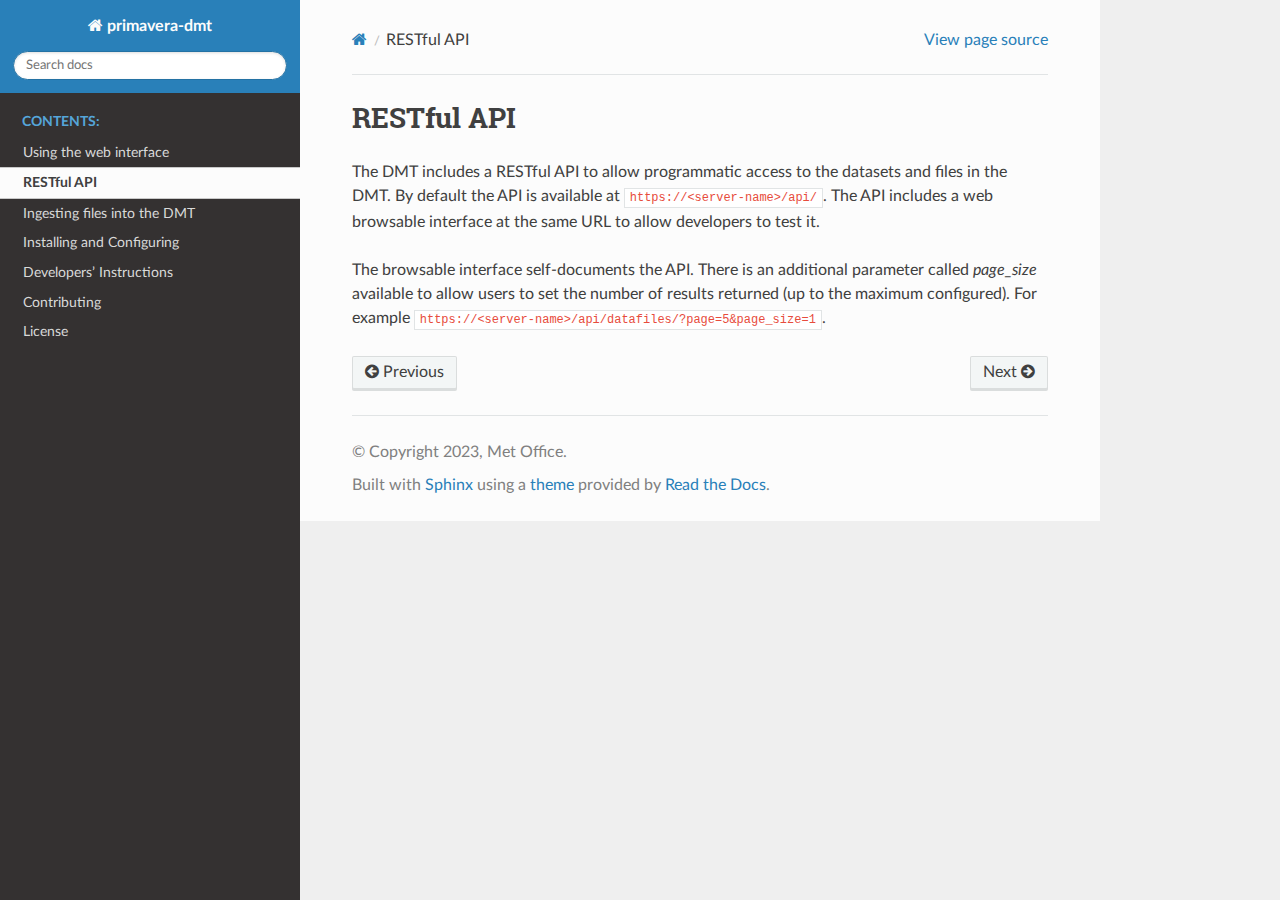
==== commit aa85a352: "Consistency and docs instructions" ====
--- a/API.html
+++ b/API.html
@@ -4,7 +4,7 @@
   <meta charset="utf-8" /><meta name="generator" content="Docutils 0.17.1: http://docutils.sourceforge.net/" />
 
   <meta name="viewport" content="width=device-width, initial-scale=1.0" />
-  <title>RESTful API &mdash; primavera_dmt 1.0 documentation</title>
+  <title>RESTful API &mdash; primavera-dmt 1.0 documentation</title>
       <link rel="stylesheet" href="_static/pygments.css" type="text/css" />
       <link rel="stylesheet" href="_static/css/theme.css" type="text/css" />
   <!--[if lt IE 9]>
@@ -29,7 +29,7 @@
     <nav data-toggle="wy-nav-shift" class="wy-nav-side">
       <div class="wy-side-scroll">
         <div class="wy-side-nav-search" >
-            <a href="index.html" class="icon icon-home"> primavera_dmt
+            <a href="index.html" class="icon icon-home"> primavera-dmt
           </a>
 <div role="search">
   <form id="rtd-search-form" class="wy-form" action="search.html" method="get">
@@ -56,7 +56,7 @@
 
     <section data-toggle="wy-nav-shift" class="wy-nav-content-wrap"><nav class="wy-nav-top" aria-label="Mobile navigation menu" >
           <i data-toggle="wy-nav-top" class="fa fa-bars"></i>
-          <a href="index.html">primavera_dmt</a>
+          <a href="index.html">primavera-dmt</a>
       </nav>
 
       <div class="wy-nav-content">
@@ -95,7 +95,7 @@
   <hr/>
 
   <div role="contentinfo">
-    <p>&#169; Copyright 2022, Met Office.</p>
+    <p>&#169; Copyright 2023, Met Office.</p>
   </div>
 
   Built with <a href="https://www.sphinx-doc.org/">Sphinx</a> using a
